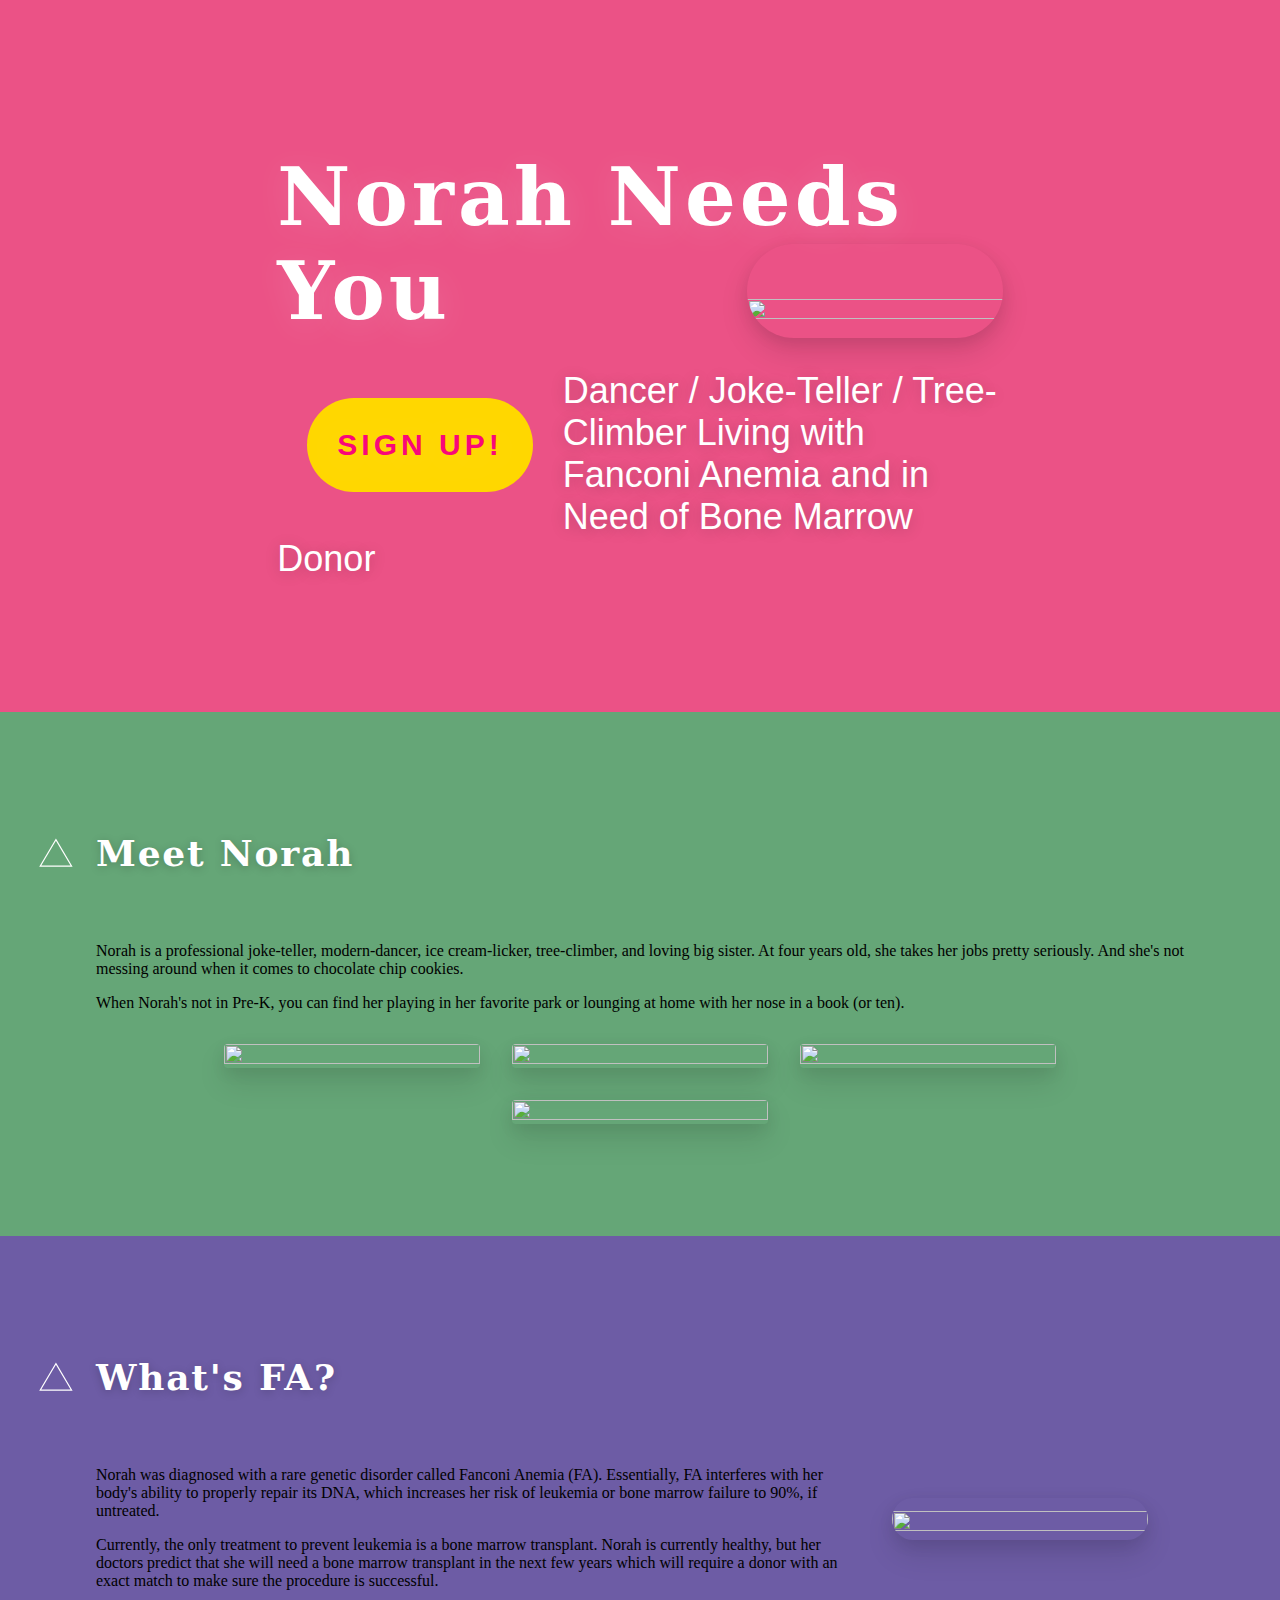
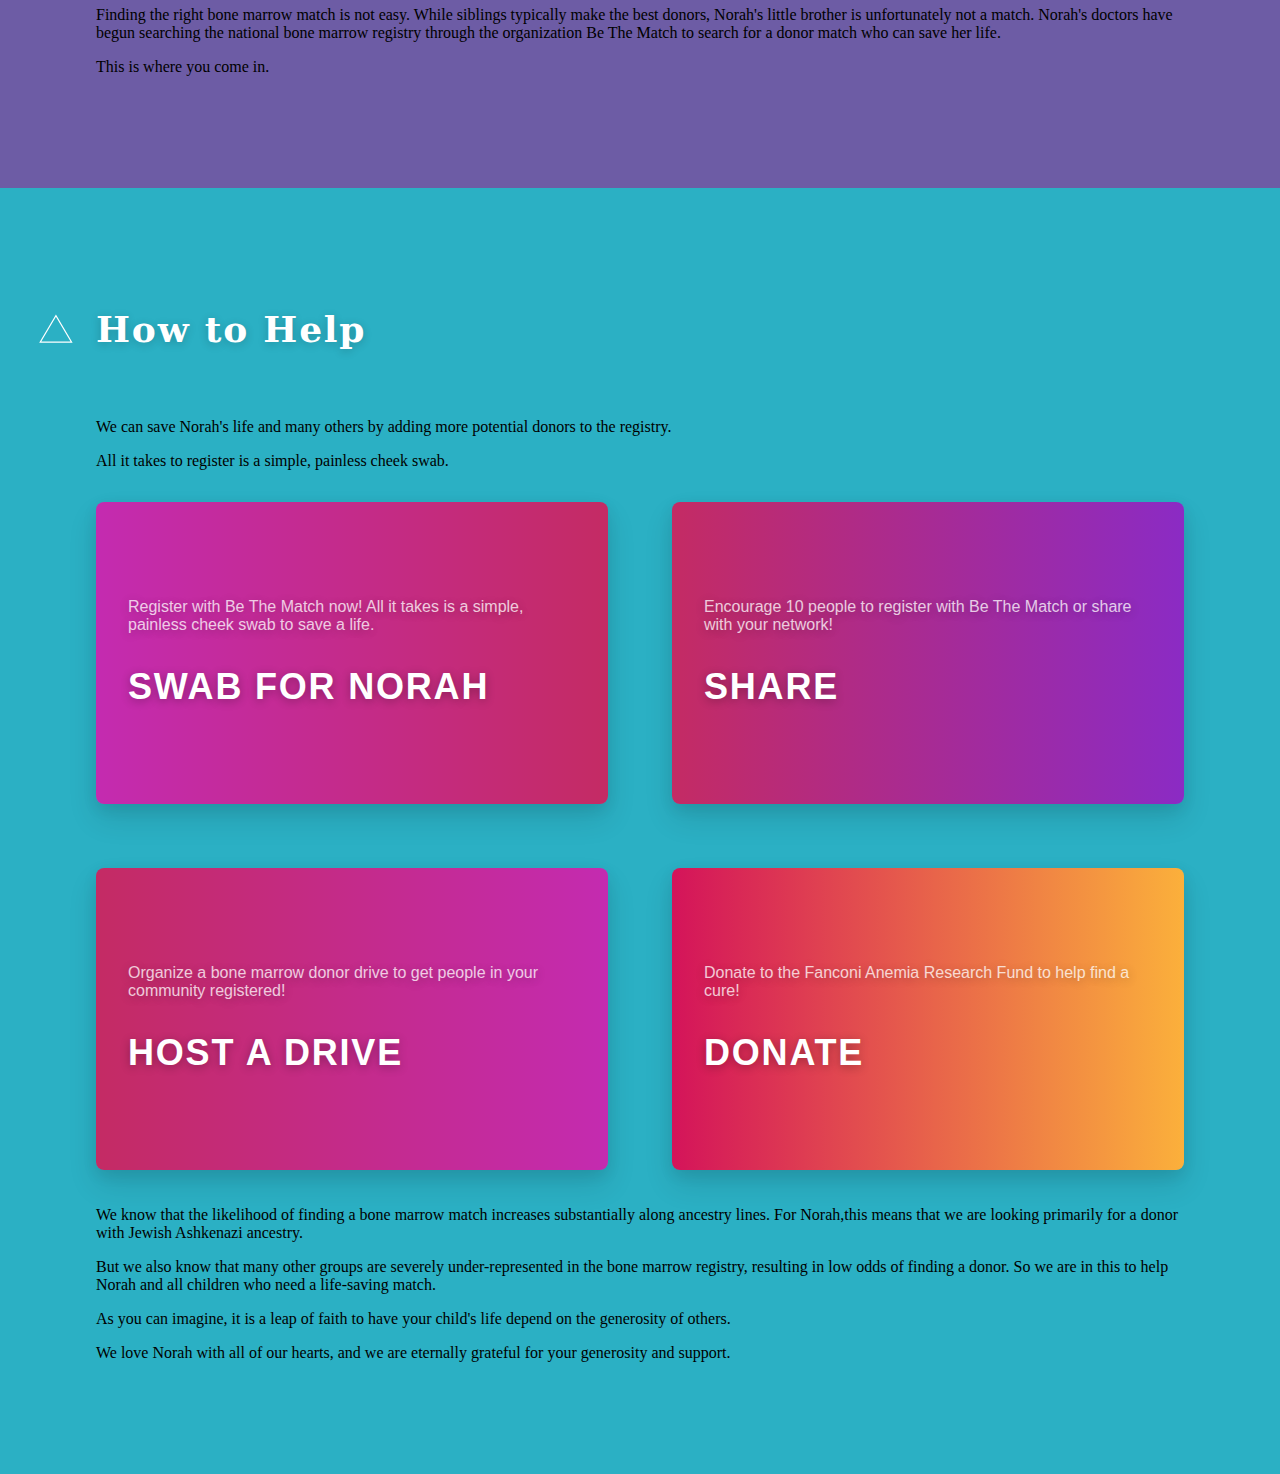
==== index.html @ 5c875a4e "Updates" ====
<!DOCTYPE html><html lang="en"><head><meta charSet="utf-8"/><meta http-equiv="x-ua-compatible" content="ie=edge"/><meta name="viewport" content="width=device-width, initial-scale=1, shrink-to-fit=no"/><style data-href="/norah/4.eff0e741fadf1e571a67.css">@font-face{font-family:Cantata One;font-style:normal;font-display:swap;font-weight:400;src:local("Cantata One Regular "),local("Cantata One-Regular"),url(/norah/static/cantata-one-latin-400-3d4317ccfbba4492e1dd13f09f1aed32.woff2) format("woff2"),url(/norah/static/cantata-one-latin-400-d7e999d866b0312ddfa50e8e0cda18da.woff) format("woff")}@font-face{font-family:Open Sans;font-style:normal;font-display:swap;font-weight:300;src:local("Open Sans Light "),local("Open Sans-Light"),url(/norah/static/open-sans-latin-300-60c866748ff15f5b347fdba64596b1b1.woff2) format("woff2"),url(/norah/static/open-sans-latin-300-521d17bc9f3526c690e8ada6eee55bec.woff) format("woff")}@font-face{font-family:Open Sans;font-style:italic;font-display:swap;font-weight:300;src:local("Open Sans Light italic"),local("Open Sans-Lightitalic"),url(/norah/static/open-sans-latin-300italic-06bbd3188b34820cd83a0e0b3d0a6f57.woff2) format("woff2"),url(/norah/static/open-sans-latin-300italic-8a648ff38ded89ea15916e84529d62d3.woff) format("woff")}@font-face{font-family:Open Sans;font-style:normal;font-display:swap;font-weight:400;src:local("Open Sans Regular "),local("Open Sans-Regular"),url(/norah/static/open-sans-latin-400-cffb686d7d2f4682df8342bd4d276e09.woff2) format("woff2"),url(/norah/static/open-sans-latin-400-bf2d0783515b7d75c35bde69e01b3135.woff) format("woff")}@font-face{font-family:Open Sans;font-style:italic;font-display:swap;font-weight:400;src:local("Open Sans Regular italic"),local("Open Sans-Regularitalic"),url(/norah/static/open-sans-latin-400italic-987032ea5d57c93d8da215678eae3b86.woff2) format("woff2"),url(/norah/static/open-sans-latin-400italic-db70d0b9cb27ada1a260a2b35e756b8b.woff) format("woff")}@font-face{font-family:Open Sans;font-style:normal;font-display:swap;font-weight:600;src:local("Open Sans SemiBold "),local("Open Sans-SemiBold"),url(/norah/static/open-sans-latin-600-223a277bd88d8a90c8cdf24cda0ad5f5.woff2) format("woff2"),url(/norah/static/open-sans-latin-600-1cd5320f8937d337b61d5117cf9d7b28.woff) format("woff")}@font-face{font-family:Open Sans;font-style:italic;font-display:swap;font-weight:600;src:local("Open Sans SemiBold italic"),local("Open Sans-SemiBolditalic"),url(/norah/static/open-sans-latin-600italic-4950a7205f0b5cefe41fc03ac346e236.woff2) format("woff2"),url(/norah/static/open-sans-latin-600italic-318ea1ada4102c0704a0637228dcad03.woff) format("woff")}@font-face{font-family:Open Sans;font-style:normal;font-display:swap;font-weight:700;src:local("Open Sans Bold "),local("Open Sans-Bold"),url(/norah/static/open-sans-latin-700-d08c09f2f169f4a6edbcf8b8d1636cb4.woff2) format("woff2"),url(/norah/static/open-sans-latin-700-623e3205570002af47fc2b88f9335d19.woff) format("woff")}@font-face{font-family:Open Sans;font-style:italic;font-display:swap;font-weight:700;src:local("Open Sans Bold italic"),local("Open Sans-Bolditalic"),url(/norah/static/open-sans-latin-700italic-c02f5da6e82e1efe0b45841bfd49ce37.woff2) format("woff2"),url(/norah/static/open-sans-latin-700italic-72e19cbb0e38c6773a7751156752cec4.woff) format("woff")}@font-face{font-family:Open Sans;font-style:normal;font-display:swap;font-weight:800;src:local("Open Sans ExtraBold "),local("Open Sans-ExtraBold"),url(/norah/static/open-sans-latin-800-aaeffaf205b9bbb09920089a14dbe9e8.woff2) format("woff2"),url(/norah/static/open-sans-latin-800-c6aa0c4a601fb6ac66f8253fa594dff5.woff) format("woff")}@font-face{font-family:Open Sans;font-style:italic;font-display:swap;font-weight:800;src:local("Open Sans ExtraBold italic"),local("Open Sans-ExtraBolditalic"),url(/norah/static/open-sans-latin-800italic-6b3973ffe02bb6a8be0f8453506ec032.woff2) format("woff2"),url(/norah/static/open-sans-latin-800italic-79b58175343190550489efe46a7f1138.woff) format("woff")}</style><meta name="generator" content="Gatsby 2.0.23"/><script>window.__EMOTION_CRITICAL_CSS_IDS__ = ["1q8eu9e","1n834d8","1dl5bc9","1dlpzfo","1e59zdu","jb6w45","184elcm","vnhaw4","238bpz","1jrdq6z","1vk8zg4","1pjw155","1ao4t4o","1sks80l","1xsv2xx","1hyx3op","1slob96","f0435l","5970sp","16mmccc","1s3u1xx","wuarsk"];</script><style>@-webkit-keyframes animation-1q8eu9e{from{-webkit-transform:rotate(0deg);-ms-transform:rotate(0deg);transform:rotate(0deg);}to{-webkit-transform:rotate(360deg);-ms-transform:rotate(360deg);transform:rotate(360deg);}}@keyframes animation-1q8eu9e{from{-webkit-transform:rotate(0deg);-ms-transform:rotate(0deg);transform:rotate(0deg);}to{-webkit-transform:rotate(360deg);-ms-transform:rotate(360deg);transform:rotate(360deg);}}@-webkit-keyframes animation-1n834d8{0%{d:path("M 0 100 Q 250 50 400 200 Q 550 350 800 300 L 800 0 L 0 0 L 0 100 Z");}50%{d:path("M 0 100 Q 200 150 400 200 Q 600 250 800 300 L 800 0 L 0 0 L 0 100 Z");}100%{d:path("M 0 100 Q 150 350 400 200 Q 650 50 800 300 L 800 0 L 0 0 L 0 100 Z");}}@keyframes animation-1n834d8{0%{d:path("M 0 100 Q 250 50 400 200 Q 550 350 800 300 L 800 0 L 0 0 L 0 100 Z");}50%{d:path("M 0 100 Q 200 150 400 200 Q 600 250 800 300 L 800 0 L 0 0 L 0 100 Z");}100%{d:path("M 0 100 Q 150 350 400 200 Q 650 50 800 300 L 800 0 L 0 0 L 0 100 Z");}}@-webkit-keyframes animation-1dl5bc9{from{-webkit-transform:translateY(0);-ms-transform:translateY(0);transform:translateY(0);}to{-webkit-transform:translateY(30px);-ms-transform:translateY(30px);transform:translateY(30px);}}@keyframes animation-1dl5bc9{from{-webkit-transform:translateY(0);-ms-transform:translateY(0);transform:translateY(0);}to{-webkit-transform:translateY(30px);-ms-transform:translateY(30px);transform:translateY(30px);}}@-webkit-keyframes animation-1dlpzfo{from{-webkit-transform:translateY(0);-ms-transform:translateY(0);transform:translateY(0);}to{-webkit-transform:translateY(200px);-ms-transform:translateY(200px);transform:translateY(200px);}}@keyframes animation-1dlpzfo{from{-webkit-transform:translateY(0);-ms-transform:translateY(0);transform:translateY(0);}to{-webkit-transform:translateY(200px);-ms-transform:translateY(200px);transform:translateY(200px);}}*,*:before,*:after{box-sizing:inherit;}html{text-rendering:optimizeLegibility;overflow-x:hidden;box-sizing:border-box;-ms-overflow-style:scrollbar;-webkit-tap-highlight-color:rgba(0,0,0,0);background-color:#EB5286;-webkit-font-smoothing:antialiased;-moz-osx-font-smoothing:grayscale;}html,body{width:100%;height:100%;margin:0;padding:0;}.css-jb6w45{padding:1.5rem;-webkit-box-pack:center;-webkit-justify-content:center;-ms-flex-pack:center;justify-content:center;-webkit-align-items:center;-webkit-box-align:center;-ms-flex-align:center;align-items:center;display:-webkit-box;display:-webkit-flex;display:-ms-flexbox;display:flex;z-index:50;}@media (min-width:600px){.css-jb6w45{padding:3rem;}}@media (min-width:900px){.css-jb6w45{padding:6rem;}}.css-184elcm{width:100%;}@media (min-width:1200px){.css-184elcm{width:66.66667%;}}.css-vnhaw4{font-size:3rem;font-family:"Cantata One",Constantia,Lucida Bright,Lucidabright,Lucida Serif,Lucida,DejaVu Serif,Bitstream Vera Serif,Liberation Serif,Georgia,serif;color:#fff;margin-bottom:1.5rem;-webkit-letter-spacing:.05em;-moz-letter-spacing:.05em;-ms-letter-spacing:.05em;letter-spacing:.05em;text-shadow:0 5px 35px rgba(255,255,255,0.15);}@media (min-width:900px){.css-vnhaw4{font-size:5rem;}}.css-238bpz{border-radius:9999px;width:16rem;box-shadow:0 15px 30px 0 rgba(0,0,0,.11),0 5px 15px 0 rgba(0,0,0,.08);height:100%;}@media (min-width:1200px){}.css-1jrdq6z{font-weight:800;font-family:"Open Sans",-apple-system,BlinkMacSystemFont,Segoe UI,Roboto,Oxygen,Ubuntu,Cantarell,Fira Sans,Droid Sans,Helvetica Neue,sans-serif;font-size:1.25rem;}@media (min-width:600px){.css-1jrdq6z{font-size:1.5rem;}}@media (min-width:900px){.css-1jrdq6z{font-size:1.875rem;}}.css-1jrdq6z a{-webkit-text-decoration:none;text-decoration:none;text-transform:uppercase;background-color:gold;color:#f9077a;float:left;border-radius:70px;margin:1em;padding:1em;}.css-1vk8zg4{font-size:1.5rem;font-family:"Open Sans",-apple-system,BlinkMacSystemFont,Segoe UI,Roboto,Oxygen,Ubuntu,Cantarell,Fira Sans,Droid Sans,Helvetica Neue,sans-serif;color:#fff;margin-top:2rem;text-shadow:0 2px 15px rgba(0,0,0,0.2);}@media (min-width:900px){.css-1vk8zg4{font-size:2.25rem;}}@media (min-width:1600px){.css-1vk8zg4{width:75%;}}.css-1pjw155{position:relative;height:100%;}.css-1pjw155 svg{width:100%;height:40vh;}.css-1ao4t4o{width:100%;text-align:center;}@media (min-width:1600px){.css-1ao4t4o{width:66.66667%;}}@media (min-width:900px){.css-1ao4t4o{text-align:left;}}.css-1sks80l{font-size:2.25rem;font-family:"Cantata One",Constantia,Lucida Bright,Lucidabright,Lucida Serif,Lucida,DejaVu Serif,Bitstream Vera Serif,Liberation Serif,Georgia,serif;color:#fff;margin-bottom:2rem;-webkit-letter-spacing:.05em;-moz-letter-spacing:.05em;-ms-letter-spacing:.05em;letter-spacing:.05em;position:relative;display:inline-block;text-shadow:0 2px 10px rgba(0,0,0,0.2);}@media (min-width:900px){.css-1sks80l{font-size:2.25rem;}}.css-1sks80l:before{content:'';width:40px;height:40px;background:url([data-uri]);position:absolute;background-size:40px;-webkit-animation:animation-1q8eu9e 4s linear infinite;animation:animation-1q8eu9e 4s linear infinite;left:-60px;top:5px;}.css-1xsv2xx{border-radius:.25rem;width:16rem;box-shadow:0 15px 30px 0 rgba(0,0,0,.11),0 5px 15px 0 rgba(0,0,0,.08);height:100%;margin:1em;}@media (min-width:1200px){}.css-1hyx3op{display:-webkit-box;display:-webkit-flex;display:-ms-flexbox;display:flex;-webkit-flex-wrap:wrap;-ms-flex-wrap:wrap;flex-wrap:wrap;-webkit-box-pack:justify;-webkit-justify-content:space-between;-ms-flex-pack:justify;justify-content:space-between;margin-top:2rem;display:grid;grid-gap:4rem;grid-template-columns:repeat(2,1fr);}@media (max-width:1200px){.css-1hyx3op{grid-gap:3rem;}}@media (max-width:900px){.css-1hyx3op{grid-template-columns:1fr;grid-gap:2rem;}}.css-1slob96{width:100%;box-shadow:0 15px 30px 0 rgba(0,0,0,.11),0 5px 15px 0 rgba(0,0,0,.08);position:relative;-webkit-text-decoration:none;text-decoration:none;border-radius:.5rem;padding-left:2rem;padding-right:2rem;padding-top:2rem;padding-bottom:2rem;color:#fff;background:linear-gradient(to right,#C42BB0 0%,#C42B64 100%);-webkit-transition:-webkit-transform 0.4s cubic-bezier(0.175,0.885,0.32,1.275);-webkit-transition:transform 0.4s cubic-bezier(0.175,0.885,0.32,1.275);transition:transform 0.4s cubic-bezier(0.175,0.885,0.32,1.275);}@media (min-width:600px){.css-1slob96{padding-top:6rem;padding-bottom:6rem;}}.css-1slob96:hover{-webkit-transform:translateY(-5px);-ms-transform:translateY(-5px);transform:translateY(-5px);}.css-f0435l{opacity:.75;font-family:"Open Sans",-apple-system,BlinkMacSystemFont,Segoe UI,Roboto,Oxygen,Ubuntu,Cantarell,Fira Sans,Droid Sans,Helvetica Neue,sans-serif;text-shadow:0 2px 10px rgba(0,0,0,0.3);}@media (min-width:600px){.css-f0435l{font-size:1rem;}}.css-5970sp{color:#fff;font-weight:800;text-transform:uppercase;font-size:1.5rem;-webkit-letter-spacing:.05em;-moz-letter-spacing:.05em;-ms-letter-spacing:.05em;letter-spacing:.05em;font-family:"Open Sans",-apple-system,BlinkMacSystemFont,Segoe UI,Roboto,Oxygen,Ubuntu,Cantarell,Fira Sans,Droid Sans,Helvetica Neue,sans-serif;padding-top:2rem;text-shadow:0 2px 10px rgba(0,0,0,0.3);}@media (min-width:600px){.css-5970sp{font-size:1.875rem;}}@media (min-width:1200px){.css-5970sp{font-size:2.25rem;}}.css-16mmccc{width:100%;box-shadow:0 15px 30px 0 rgba(0,0,0,.11),0 5px 15px 0 rgba(0,0,0,.08);position:relative;-webkit-text-decoration:none;text-decoration:none;border-radius:.5rem;padding-left:2rem;padding-right:2rem;padding-top:2rem;padding-bottom:2rem;color:#fff;background:linear-gradient(to right,#C42B64 0%,#8B2BC4 100%);-webkit-transition:-webkit-transform 0.4s cubic-bezier(0.175,0.885,0.32,1.275);-webkit-transition:transform 0.4s cubic-bezier(0.175,0.885,0.32,1.275);transition:transform 0.4s cubic-bezier(0.175,0.885,0.32,1.275);}@media (min-width:600px){.css-16mmccc{padding-top:6rem;padding-bottom:6rem;}}.css-16mmccc:hover{-webkit-transform:translateY(-5px);-ms-transform:translateY(-5px);transform:translateY(-5px);}.css-1s3u1xx{width:100%;box-shadow:0 15px 30px 0 rgba(0,0,0,.11),0 5px 15px 0 rgba(0,0,0,.08);position:relative;-webkit-text-decoration:none;text-decoration:none;border-radius:.5rem;padding-left:2rem;padding-right:2rem;padding-top:2rem;padding-bottom:2rem;color:#fff;background:linear-gradient(to right,#C42B64 0%,#C42BB0 100%);-webkit-transition:-webkit-transform 0.4s cubic-bezier(0.175,0.885,0.32,1.275);-webkit-transition:transform 0.4s cubic-bezier(0.175,0.885,0.32,1.275);transition:transform 0.4s cubic-bezier(0.175,0.885,0.32,1.275);}@media (min-width:600px){.css-1s3u1xx{padding-top:6rem;padding-bottom:6rem;}}.css-1s3u1xx:hover{-webkit-transform:translateY(-5px);-ms-transform:translateY(-5px);transform:translateY(-5px);}.css-wuarsk{width:100%;box-shadow:0 15px 30px 0 rgba(0,0,0,.11),0 5px 15px 0 rgba(0,0,0,.08);position:relative;-webkit-text-decoration:none;text-decoration:none;border-radius:.5rem;padding-left:2rem;padding-right:2rem;padding-top:2rem;padding-bottom:2rem;color:#fff;background:linear-gradient(to right,#D4145A 0%,#FBB03B 100%);-webkit-transition:-webkit-transform 0.4s cubic-bezier(0.175,0.885,0.32,1.275);-webkit-transition:transform 0.4s cubic-bezier(0.175,0.885,0.32,1.275);transition:transform 0.4s cubic-bezier(0.175,0.885,0.32,1.275);}@media (min-width:600px){.css-wuarsk{padding-top:6rem;padding-bottom:6rem;}}.css-wuarsk:hover{-webkit-transform:translateY(-5px);-ms-transform:translateY(-5px);transform:translateY(-5px);}</style><title data-react-helmet="true">Norah Needs You</title><link data-react-helmet="true" rel="apple-touch-icon" href="/favicons/apple-touch-icon.png"/><link data-react-helmet="true" rel="icon" type="image/png" sizes="32x32" href="/favicons/favicon-32x32.png"/><link data-react-helmet="true" rel="icon" type="image/png" sizes="16x16" href="/favicons/favicon-16x16.png"/><link data-react-helmet="true" rel="shortcut icon" href="/favicons/favicon.ico"/><meta data-react-helmet="true" name="msapplication-TileColor" content="#a0d8f1"/><meta data-react-helmet="true" name="msapplication-config" content="browserconfig.xml"/><meta data-react-helmet="true" name="description" content="Help Norah and others at risk of leukemia"/><meta data-react-helmet="true" name="image" content="https://portfolio-cara.netlify.com/norahundefined"/><meta data-react-helmet="true" property="og:locale" content="en_US"/><meta data-react-helmet="true" property="og:site_name"/><meta data-react-helmet="true" property="og:title" content="Norah Needs You"/><meta data-react-helmet="true" property="og:description" content="Help Norah and others at risk of leukemia"/><meta data-react-helmet="true" property="og:image" content="https://portfolio-cara.netlify.com/norahundefined"/><meta data-react-helmet="true" property="fb:app_id" content=""/><meta data-react-helmet="true" name="twitter:card" content="summary_large_image"/><meta data-react-helmet="true" name="twitter:creator" content=""/><meta data-react-helmet="true" name="twitter:title" content="Norah Needs You"/><meta data-react-helmet="true" name="twitter:description" content="Help Norah and others at risk of leukemia"/><meta data-react-helmet="true" name="twitter:image" content="https://portfolio-cara.netlify.com/norahundefined"/><script data-react-helmet="true" type="application/ld+json">[{"@context":"http://schema.org","@type":"WebSite","url":"https://portfolio-cara.netlify.com/norah","name":"Norah Needs You","alternateName":"Norah"}]</script><link rel="manifest" href="/norah/manifest.webmanifest"/><meta name="theme-color" content="#e07628"/><link as="script" rel="preload" href="/norah/4-ddc3937f24ab1964af1f.js"/><link as="script" rel="preload" href="/norah/component---src-pages-index-jsx-7c8c887d857d4e640116.js"/><link as="script" rel="preload" href="/norah/app-5ce4fbcf56c598882075.js"/><link as="script" rel="preload" href="/norah/webpack-runtime-1e5cdbbe98f0cbc30bb1.js"/><link rel="preload" href="/norah/static/d/173/path---index-6a9-NZuapzHg3X9TaN1iIixfv1W23E.json" as="fetch" crossOrigin="use-credentials"/></head><body><div id="___gatsby"><div style="outline:none" tabindex="-1" role="group"><div class="css-jb6w45 e1jmbv3i0"><div class="css-184elcm e1jmbv3i1"><h1 class="css-vnhaw4 e1jmbv3i3">Norah Needs You<img style="float:right" src="/norah/static/norah_heart-efe8dc63ac702a3140a857d2572b0dc9.jpg" class="css-238bpz e1jmbv3i11"/><p class="css-1jrdq6z e1jmbv3i15"><a href="https://bethematch.org/swabfornorah/">Sign Up!</a></p></h1><p class="css-1vk8zg4 e1jmbv3i5">Dancer / Joke-Teller / Tree-Climber Living with Fanconi Anemia and in Need of Bone Marrow Donor</p></div></div><div class="css-1pjw155 e1jmbv3i8"></div><div style="background-color:#65A677" class="css-jb6w45 e1jmbv3i0"><div class="css-1ao4t4o e1jmbv3i2"><h1 class="css-1sks80l e1jmbv3i4">Meet Norah</h1><div></div><p class="css-1vk8zg4 e1jmbv3i5"><p>Norah is a professional joke-teller, modern-dancer, ice cream-licker, tree-climber, and loving big sister. At four years old, she takes her jobs pretty seriously. And she&#x27;s not messing around when it comes to chocolate chip cookies.</p><p>When Norah&#x27;s not in Pre-K, you can find her playing in her favorite park or lounging at home with her nose in a book (or ten).</p></p><div style="display:flex;flex-wrap:wrap;justify-content:center;align-items:center"><img src="/norah/static/ballet-d20630a6585dc8d4f3c008b78a831fdd.jpg" class="css-1xsv2xx e1jmbv3i12"/><img src="/norah/static/sky-af44c1760d69f9921bb3e08a9a7a5fb0.jpg" class="css-1xsv2xx e1jmbv3i12"/><img src="/norah/static/biopsy-18350eb55589b3fcfe71683cd3da40aa.jpg" class="css-1xsv2xx e1jmbv3i12"/><img src="/norah/static/twinsies-a80f791af374f9f38f958b8a2b88bc56.jpg" class="css-1xsv2xx e1jmbv3i12"/></div></div></div><div style="background-color:#6D5CA5" class="css-jb6w45 e1jmbv3i0"><div class="css-1ao4t4o e1jmbv3i2"><h1 class="css-1sks80l e1jmbv3i4">What&#x27;s FA?</h1><p class="css-1vk8zg4 e1jmbv3i5"><img style="float:right;margin:1em" src="/norah/static/tree-cafbe9c2ea8e6dd0e7e2c84e0f4bfd76.jpg" class="css-238bpz e1jmbv3i11"/><p>Norah was diagnosed with a rare genetic disorder called Fanconi Anemia (FA). Essentially, FA interferes with her body&#x27;s ability to properly repair its DNA, which increases her risk of leukemia or bone marrow failure to 90%, if untreated.</p><p>Currently, the only treatment to prevent leukemia is a bone marrow transplant. Norah is currently healthy, but her doctors predict that she will need a bone marrow transplant in the next few years which will require a donor with an exact match to make sure the procedure is successful.</p><p>Finding the right bone marrow match is not easy. While siblings typically make the best donors, Norah&#x27;s little brother is unfortunately not a match. Norah&#x27;s doctors have begun searching the national bone marrow registry through the organization Be The Match to search for a donor match who can save her life.</p><p>This is where you come in.</p></p></div></div><div style="background-color:#2BB0C4" class="css-jb6w45 e1jmbv3i0"><div class="css-1ao4t4o e1jmbv3i2"><h1 class="css-1sks80l e1jmbv3i4">How to Help</h1><p class="css-1vk8zg4 e1jmbv3i5"><p>We can save Norah&#x27;s life and many others by adding more potential donors to the registry.</p><p>All it takes to register is a simple, painless cheek swab.</p></p><div class="css-1hyx3op e1jmbv3i6"><a href="https://bethematch.org/swabfornorah/" target="_blank" rel="noopener noreferrer" class="css-1slob96 e1383vsv0"><div class="css-f0435l e1383vsv1">Register with Be The Match now! All it takes is a simple, painless cheek swab to save a life.</div><div class="css-5970sp e1383vsv2">Swab for Norah</div></a><a href="https://bethematch.org/swabfornorah/" target="_blank" rel="noopener noreferrer" class="css-16mmccc e1383vsv0"><div class="css-f0435l e1383vsv1">Encourage 10 people to register with Be The Match or share with your network!</div><div class="css-5970sp e1383vsv2">Share</div></a><a href="https://www.behance.net/gallery/58937147/Freiheit" target="_blank" rel="noopener noreferrer" class="css-1s3u1xx e1383vsv0"><div class="css-f0435l e1383vsv1">Organize a bone marrow donor drive to get people in your community registered!</div><div class="css-5970sp e1383vsv2">Host a Drive</div></a><a href="https://fundraise.fanconi.org/give/160689/#!/donation/checkout" target="_blank" rel="noopener noreferrer" class="css-wuarsk e1383vsv0"><div class="css-f0435l e1383vsv1">Donate to the Fanconi Anemia Research Fund to help find a cure!</div><div class="css-5970sp e1383vsv2">Donate</div></a></div><p class="css-1vk8zg4 e1jmbv3i5"><p>We know that the likelihood of finding a bone marrow match increases substantially along ancestry lines. For Norah,this means that we are looking primarily for a donor with Jewish Ashkenazi ancestry.</p><p>But we also know that many other groups are severely under-represented in the bone marrow registry, resulting in low odds of finding a donor. So we are in this to help Norah and all children who need a life-saving match.</p><p>As you can imagine, it is a leap of faith to have your child&#x27;s life depend on the generosity of others.</p><p>We love Norah with all of our hearts, and we are eternally grateful for your generosity and support.</p></p></div></div></div></div><script id="gatsby-script-loader">/*<![CDATA[*/window.page={"componentChunkName":"component---src-pages-index-jsx","jsonName":"index","path":"/"};window.dataPath="173/path---index-6a9-NZuapzHg3X9TaN1iIixfv1W23E";/*]]>*/</script><script id="gatsby-chunk-mapping">/*<![CDATA[*/window.___chunkMapping={"app":["/app-5ce4fbcf56c598882075.js"],"component---node-modules-gatsby-plugin-offline-app-shell-js":["/component---node-modules-gatsby-plugin-offline-app-shell-js-551484c3b5515e724014.js"],"component---src-pages-index-jsx":["/component---src-pages-index-jsx-7c8c887d857d4e640116.js"]};/*]]>*/</script><script src="/norah/webpack-runtime-1e5cdbbe98f0cbc30bb1.js" async=""></script><script src="/norah/app-5ce4fbcf56c598882075.js" async=""></script><script src="/norah/component---src-pages-index-jsx-7c8c887d857d4e640116.js" async=""></script><script src="/norah/4-ddc3937f24ab1964af1f.js" async=""></script></body></html>
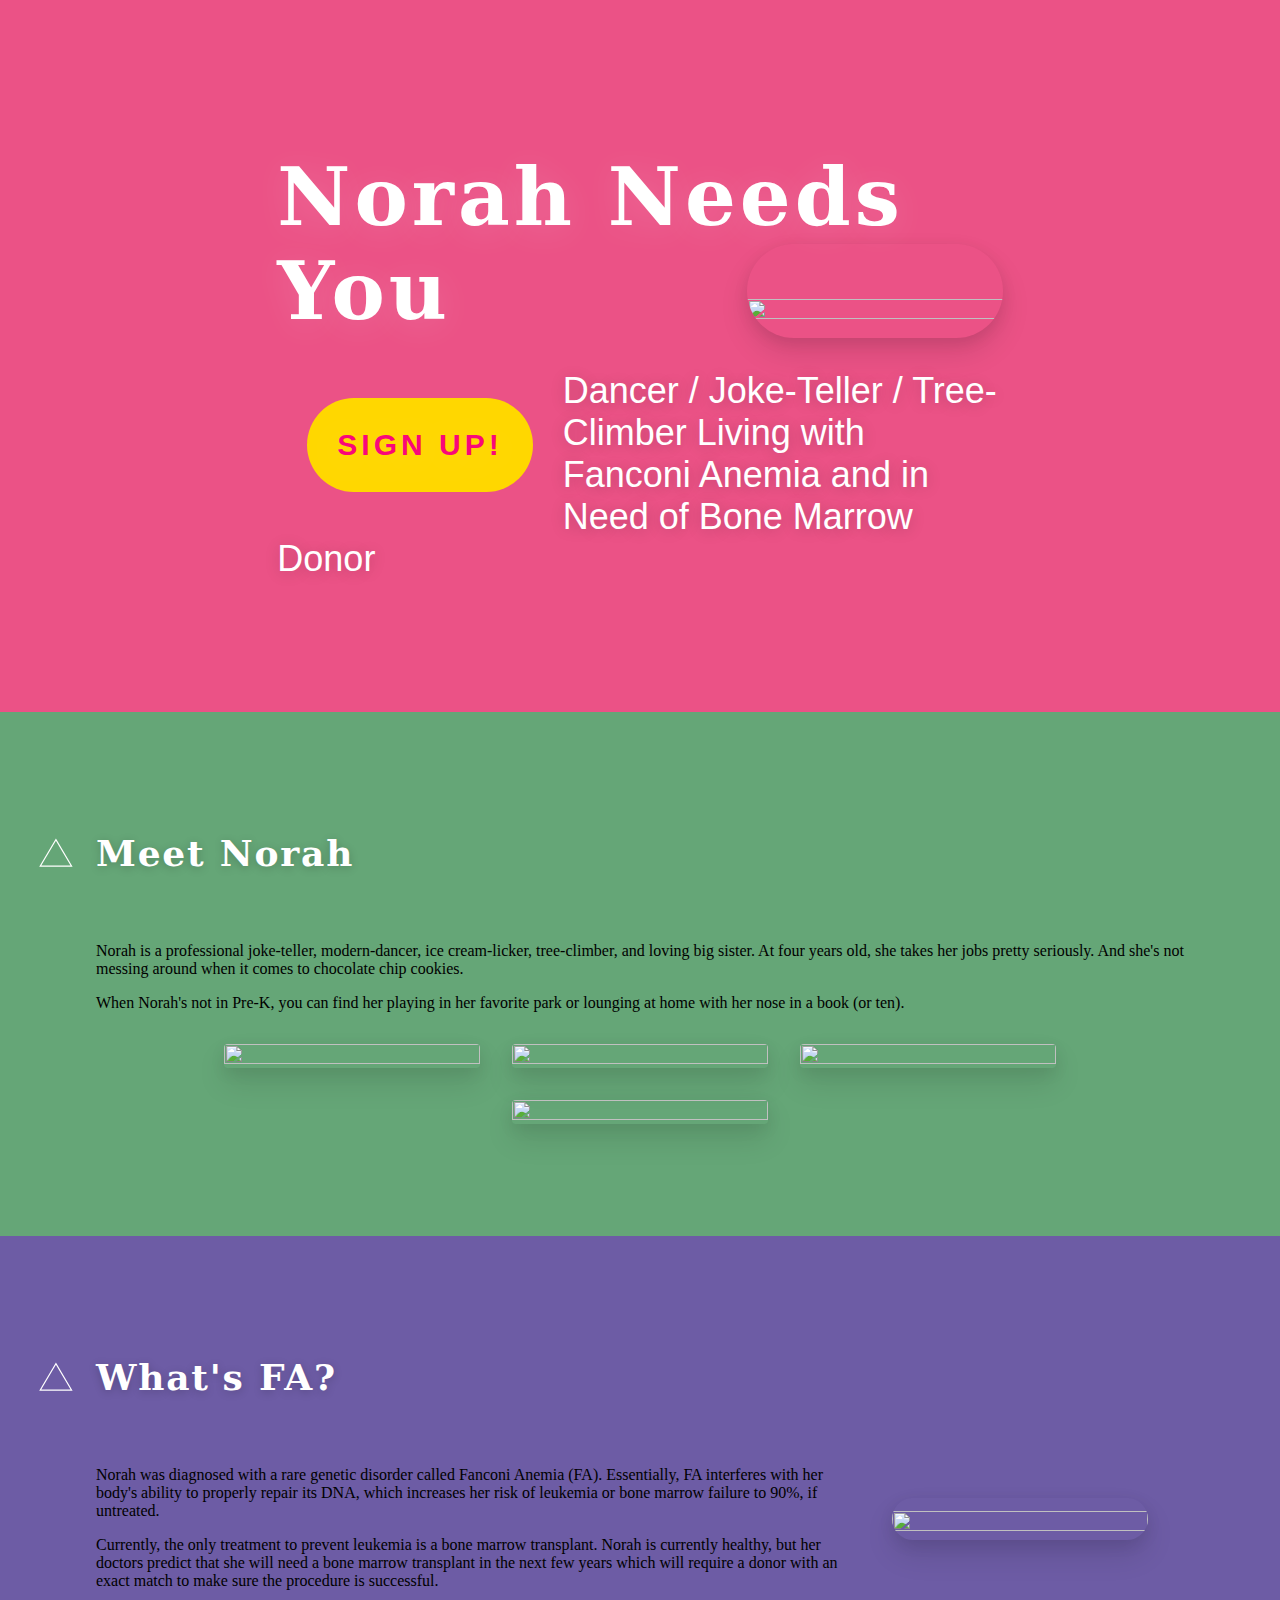
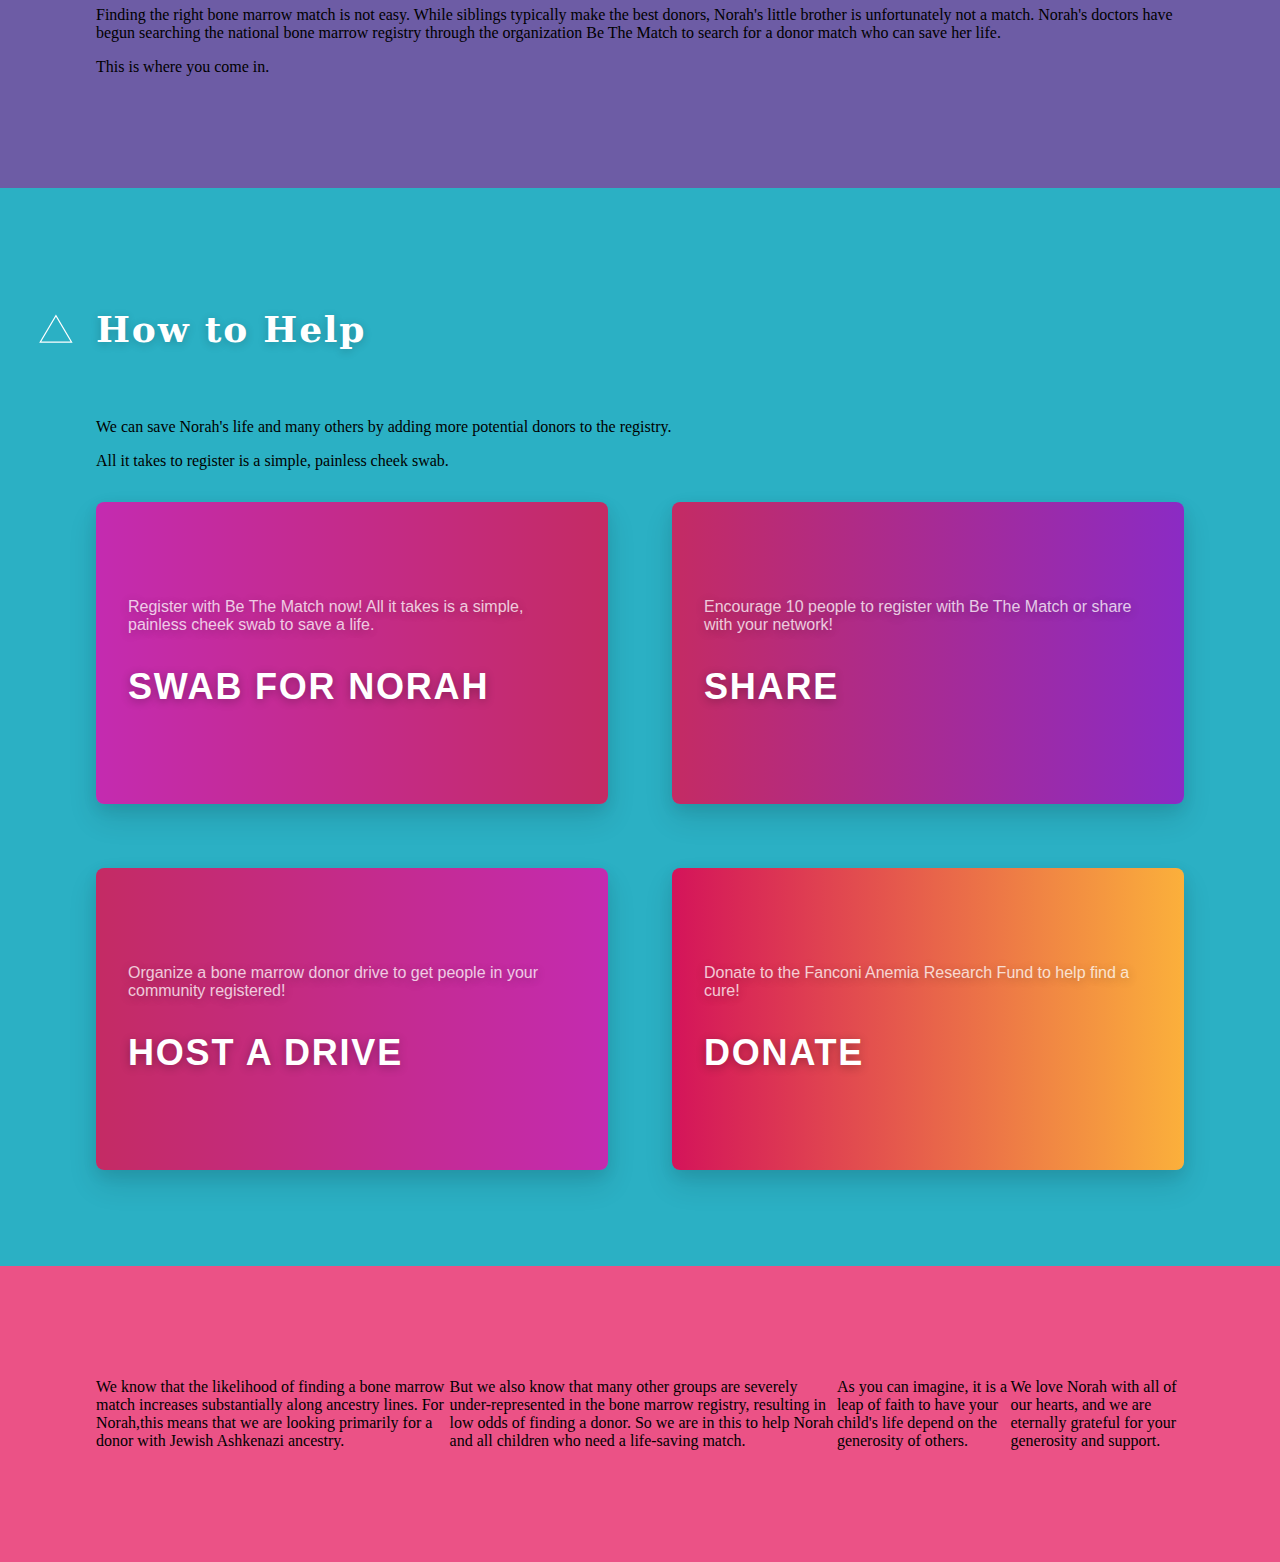
==== commit 4aef6943: "Updates" ====
--- a/index.html
+++ b/index.html
@@ -1 +1 @@
-<!DOCTYPE html><html lang="en"><head><meta charSet="utf-8"/><meta http-equiv="x-ua-compatible" content="ie=edge"/><meta name="viewport" content="width=device-width, initial-scale=1, shrink-to-fit=no"/><style data-href="/norah/4.eff0e741fadf1e571a67.css">@font-face{font-family:Cantata One;font-style:normal;font-display:swap;font-weight:400;src:local("Cantata One Regular "),local("Cantata One-Regular"),url(/norah/static/cantata-one-latin-400-3d4317ccfbba4492e1dd13f09f1aed32.woff2) format("woff2"),url(/norah/static/cantata-one-latin-400-d7e999d866b0312ddfa50e8e0cda18da.woff) format("woff")}@font-face{font-family:Open Sans;font-style:normal;font-display:swap;font-weight:300;src:local("Open Sans Light "),local("Open Sans-Light"),url(/norah/static/open-sans-latin-300-60c866748ff15f5b347fdba64596b1b1.woff2) format("woff2"),url(/norah/static/open-sans-latin-300-521d17bc9f3526c690e8ada6eee55bec.woff) format("woff")}@font-face{font-family:Open Sans;font-style:italic;font-display:swap;font-weight:300;src:local("Open Sans Light italic"),local("Open Sans-Lightitalic"),url(/norah/static/open-sans-latin-300italic-06bbd3188b34820cd83a0e0b3d0a6f57.woff2) format("woff2"),url(/norah/static/open-sans-latin-300italic-8a648ff38ded89ea15916e84529d62d3.woff) format("woff")}@font-face{font-family:Open Sans;font-style:normal;font-display:swap;font-weight:400;src:local("Open Sans Regular "),local("Open Sans-Regular"),url(/norah/static/open-sans-latin-400-cffb686d7d2f4682df8342bd4d276e09.woff2) format("woff2"),url(/norah/static/open-sans-latin-400-bf2d0783515b7d75c35bde69e01b3135.woff) format("woff")}@font-face{font-family:Open Sans;font-style:italic;font-display:swap;font-weight:400;src:local("Open Sans Regular italic"),local("Open Sans-Regularitalic"),url(/norah/static/open-sans-latin-400italic-987032ea5d57c93d8da215678eae3b86.woff2) format("woff2"),url(/norah/static/open-sans-latin-400italic-db70d0b9cb27ada1a260a2b35e756b8b.woff) format("woff")}@font-face{font-family:Open Sans;font-style:normal;font-display:swap;font-weight:600;src:local("Open Sans SemiBold "),local("Open Sans-SemiBold"),url(/norah/static/open-sans-latin-600-223a277bd88d8a90c8cdf24cda0ad5f5.woff2) format("woff2"),url(/norah/static/open-sans-latin-600-1cd5320f8937d337b61d5117cf9d7b28.woff) format("woff")}@font-face{font-family:Open Sans;font-style:italic;font-display:swap;font-weight:600;src:local("Open Sans SemiBold italic"),local("Open Sans-SemiBolditalic"),url(/norah/static/open-sans-latin-600italic-4950a7205f0b5cefe41fc03ac346e236.woff2) format("woff2"),url(/norah/static/open-sans-latin-600italic-318ea1ada4102c0704a0637228dcad03.woff) format("woff")}@font-face{font-family:Open Sans;font-style:normal;font-display:swap;font-weight:700;src:local("Open Sans Bold "),local("Open Sans-Bold"),url(/norah/static/open-sans-latin-700-d08c09f2f169f4a6edbcf8b8d1636cb4.woff2) format("woff2"),url(/norah/static/open-sans-latin-700-623e3205570002af47fc2b88f9335d19.woff) format("woff")}@font-face{font-family:Open Sans;font-style:italic;font-display:swap;font-weight:700;src:local("Open Sans Bold italic"),local("Open Sans-Bolditalic"),url(/norah/static/open-sans-latin-700italic-c02f5da6e82e1efe0b45841bfd49ce37.woff2) format("woff2"),url(/norah/static/open-sans-latin-700italic-72e19cbb0e38c6773a7751156752cec4.woff) format("woff")}@font-face{font-family:Open Sans;font-style:normal;font-display:swap;font-weight:800;src:local("Open Sans ExtraBold "),local("Open Sans-ExtraBold"),url(/norah/static/open-sans-latin-800-aaeffaf205b9bbb09920089a14dbe9e8.woff2) format("woff2"),url(/norah/static/open-sans-latin-800-c6aa0c4a601fb6ac66f8253fa594dff5.woff) format("woff")}@font-face{font-family:Open Sans;font-style:italic;font-display:swap;font-weight:800;src:local("Open Sans ExtraBold italic"),local("Open Sans-ExtraBolditalic"),url(/norah/static/open-sans-latin-800italic-6b3973ffe02bb6a8be0f8453506ec032.woff2) format("woff2"),url(/norah/static/open-sans-latin-800italic-79b58175343190550489efe46a7f1138.woff) format("woff")}</style><meta name="generator" content="Gatsby 2.0.23"/><script>window.__EMOTION_CRITICAL_CSS_IDS__ = ["1q8eu9e","1n834d8","1dl5bc9","1dlpzfo","1e59zdu","jb6w45","184elcm","vnhaw4","238bpz","1jrdq6z","1vk8zg4","1pjw155","1ao4t4o","1sks80l","1xsv2xx","1hyx3op","1slob96","f0435l","5970sp","16mmccc","1s3u1xx","wuarsk"];</script><style>@-webkit-keyframes animation-1q8eu9e{from{-webkit-transform:rotate(0deg);-ms-transform:rotate(0deg);transform:rotate(0deg);}to{-webkit-transform:rotate(360deg);-ms-transform:rotate(360deg);transform:rotate(360deg);}}@keyframes animation-1q8eu9e{from{-webkit-transform:rotate(0deg);-ms-transform:rotate(0deg);transform:rotate(0deg);}to{-webkit-transform:rotate(360deg);-ms-transform:rotate(360deg);transform:rotate(360deg);}}@-webkit-keyframes animation-1n834d8{0%{d:path("M 0 100 Q 250 50 400 200 Q 550 350 800 300 L 800 0 L 0 0 L 0 100 Z");}50%{d:path("M 0 100 Q 200 150 400 200 Q 600 250 800 300 L 800 0 L 0 0 L 0 100 Z");}100%{d:path("M 0 100 Q 150 350 400 200 Q 650 50 800 300 L 800 0 L 0 0 L 0 100 Z");}}@keyframes animation-1n834d8{0%{d:path("M 0 100 Q 250 50 400 200 Q 550 350 800 300 L 800 0 L 0 0 L 0 100 Z");}50%{d:path("M 0 100 Q 200 150 400 200 Q 600 250 800 300 L 800 0 L 0 0 L 0 100 Z");}100%{d:path("M 0 100 Q 150 350 400 200 Q 650 50 800 300 L 800 0 L 0 0 L 0 100 Z");}}@-webkit-keyframes animation-1dl5bc9{from{-webkit-transform:translateY(0);-ms-transform:translateY(0);transform:translateY(0);}to{-webkit-transform:translateY(30px);-ms-transform:translateY(30px);transform:translateY(30px);}}@keyframes animation-1dl5bc9{from{-webkit-transform:translateY(0);-ms-transform:translateY(0);transform:translateY(0);}to{-webkit-transform:translateY(30px);-ms-transform:translateY(30px);transform:translateY(30px);}}@-webkit-keyframes animation-1dlpzfo{from{-webkit-transform:translateY(0);-ms-transform:translateY(0);transform:translateY(0);}to{-webkit-transform:translateY(200px);-ms-transform:translateY(200px);transform:translateY(200px);}}@keyframes animation-1dlpzfo{from{-webkit-transform:translateY(0);-ms-transform:translateY(0);transform:translateY(0);}to{-webkit-transform:translateY(200px);-ms-transform:translateY(200px);transform:translateY(200px);}}*,*:before,*:after{box-sizing:inherit;}html{text-rendering:optimizeLegibility;overflow-x:hidden;box-sizing:border-box;-ms-overflow-style:scrollbar;-webkit-tap-highlight-color:rgba(0,0,0,0);background-color:#EB5286;-webkit-font-smoothing:antialiased;-moz-osx-font-smoothing:grayscale;}html,body{width:100%;height:100%;margin:0;padding:0;}.css-jb6w45{padding:1.5rem;-webkit-box-pack:center;-webkit-justify-content:center;-ms-flex-pack:center;justify-content:center;-webkit-align-items:center;-webkit-box-align:center;-ms-flex-align:center;align-items:center;display:-webkit-box;display:-webkit-flex;display:-ms-flexbox;display:flex;z-index:50;}@media (min-width:600px){.css-jb6w45{padding:3rem;}}@media (min-width:900px){.css-jb6w45{padding:6rem;}}.css-184elcm{width:100%;}@media (min-width:1200px){.css-184elcm{width:66.66667%;}}.css-vnhaw4{font-size:3rem;font-family:"Cantata One",Constantia,Lucida Bright,Lucidabright,Lucida Serif,Lucida,DejaVu Serif,Bitstream Vera Serif,Liberation Serif,Georgia,serif;color:#fff;margin-bottom:1.5rem;-webkit-letter-spacing:.05em;-moz-letter-spacing:.05em;-ms-letter-spacing:.05em;letter-spacing:.05em;text-shadow:0 5px 35px rgba(255,255,255,0.15);}@media (min-width:900px){.css-vnhaw4{font-size:5rem;}}.css-238bpz{border-radius:9999px;width:16rem;box-shadow:0 15px 30px 0 rgba(0,0,0,.11),0 5px 15px 0 rgba(0,0,0,.08);height:100%;}@media (min-width:1200px){}.css-1jrdq6z{font-weight:800;font-family:"Open Sans",-apple-system,BlinkMacSystemFont,Segoe UI,Roboto,Oxygen,Ubuntu,Cantarell,Fira Sans,Droid Sans,Helvetica Neue,sans-serif;font-size:1.25rem;}@media (min-width:600px){.css-1jrdq6z{font-size:1.5rem;}}@media (min-width:900px){.css-1jrdq6z{font-size:1.875rem;}}.css-1jrdq6z a{-webkit-text-decoration:none;text-decoration:none;text-transform:uppercase;background-color:gold;color:#f9077a;float:left;border-radius:70px;margin:1em;padding:1em;}.css-1vk8zg4{font-size:1.5rem;font-family:"Open Sans",-apple-system,BlinkMacSystemFont,Segoe UI,Roboto,Oxygen,Ubuntu,Cantarell,Fira Sans,Droid Sans,Helvetica Neue,sans-serif;color:#fff;margin-top:2rem;text-shadow:0 2px 15px rgba(0,0,0,0.2);}@media (min-width:900px){.css-1vk8zg4{font-size:2.25rem;}}@media (min-width:1600px){.css-1vk8zg4{width:75%;}}.css-1pjw155{position:relative;height:100%;}.css-1pjw155 svg{width:100%;height:40vh;}.css-1ao4t4o{width:100%;text-align:center;}@media (min-width:1600px){.css-1ao4t4o{width:66.66667%;}}@media (min-width:900px){.css-1ao4t4o{text-align:left;}}.css-1sks80l{font-size:2.25rem;font-family:"Cantata One",Constantia,Lucida Bright,Lucidabright,Lucida Serif,Lucida,DejaVu Serif,Bitstream Vera Serif,Liberation Serif,Georgia,serif;color:#fff;margin-bottom:2rem;-webkit-letter-spacing:.05em;-moz-letter-spacing:.05em;-ms-letter-spacing:.05em;letter-spacing:.05em;position:relative;display:inline-block;text-shadow:0 2px 10px rgba(0,0,0,0.2);}@media (min-width:900px){.css-1sks80l{font-size:2.25rem;}}.css-1sks80l:before{content:'';width:40px;height:40px;background:url([data-uri]);position:absolute;background-size:40px;-webkit-animation:animation-1q8eu9e 4s linear infinite;animation:animation-1q8eu9e 4s linear infinite;left:-60px;top:5px;}.css-1xsv2xx{border-radius:.25rem;width:16rem;box-shadow:0 15px 30px 0 rgba(0,0,0,.11),0 5px 15px 0 rgba(0,0,0,.08);height:100%;margin:1em;}@media (min-width:1200px){}.css-1hyx3op{display:-webkit-box;display:-webkit-flex;display:-ms-flexbox;display:flex;-webkit-flex-wrap:wrap;-ms-flex-wrap:wrap;flex-wrap:wrap;-webkit-box-pack:justify;-webkit-justify-content:space-between;-ms-flex-pack:justify;justify-content:space-between;margin-top:2rem;display:grid;grid-gap:4rem;grid-template-columns:repeat(2,1fr);}@media (max-width:1200px){.css-1hyx3op{grid-gap:3rem;}}@media (max-width:900px){.css-1hyx3op{grid-template-columns:1fr;grid-gap:2rem;}}.css-1slob96{width:100%;box-shadow:0 15px 30px 0 rgba(0,0,0,.11),0 5px 15px 0 rgba(0,0,0,.08);position:relative;-webkit-text-decoration:none;text-decoration:none;border-radius:.5rem;padding-left:2rem;padding-right:2rem;padding-top:2rem;padding-bottom:2rem;color:#fff;background:linear-gradient(to right,#C42BB0 0%,#C42B64 100%);-webkit-transition:-webkit-transform 0.4s cubic-bezier(0.175,0.885,0.32,1.275);-webkit-transition:transform 0.4s cubic-bezier(0.175,0.885,0.32,1.275);transition:transform 0.4s cubic-bezier(0.175,0.885,0.32,1.275);}@media (min-width:600px){.css-1slob96{padding-top:6rem;padding-bottom:6rem;}}.css-1slob96:hover{-webkit-transform:translateY(-5px);-ms-transform:translateY(-5px);transform:translateY(-5px);}.css-f0435l{opacity:.75;font-family:"Open Sans",-apple-system,BlinkMacSystemFont,Segoe UI,Roboto,Oxygen,Ubuntu,Cantarell,Fira Sans,Droid Sans,Helvetica Neue,sans-serif;text-shadow:0 2px 10px rgba(0,0,0,0.3);}@media (min-width:600px){.css-f0435l{font-size:1rem;}}.css-5970sp{color:#fff;font-weight:800;text-transform:uppercase;font-size:1.5rem;-webkit-letter-spacing:.05em;-moz-letter-spacing:.05em;-ms-letter-spacing:.05em;letter-spacing:.05em;font-family:"Open Sans",-apple-system,BlinkMacSystemFont,Segoe UI,Roboto,Oxygen,Ubuntu,Cantarell,Fira Sans,Droid Sans,Helvetica Neue,sans-serif;padding-top:2rem;text-shadow:0 2px 10px rgba(0,0,0,0.3);}@media (min-width:600px){.css-5970sp{font-size:1.875rem;}}@media (min-width:1200px){.css-5970sp{font-size:2.25rem;}}.css-16mmccc{width:100%;box-shadow:0 15px 30px 0 rgba(0,0,0,.11),0 5px 15px 0 rgba(0,0,0,.08);position:relative;-webkit-text-decoration:none;text-decoration:none;border-radius:.5rem;padding-left:2rem;padding-right:2rem;padding-top:2rem;padding-bottom:2rem;color:#fff;background:linear-gradient(to right,#C42B64 0%,#8B2BC4 100%);-webkit-transition:-webkit-transform 0.4s cubic-bezier(0.175,0.885,0.32,1.275);-webkit-transition:transform 0.4s cubic-bezier(0.175,0.885,0.32,1.275);transition:transform 0.4s cubic-bezier(0.175,0.885,0.32,1.275);}@media (min-width:600px){.css-16mmccc{padding-top:6rem;padding-bottom:6rem;}}.css-16mmccc:hover{-webkit-transform:translateY(-5px);-ms-transform:translateY(-5px);transform:translateY(-5px);}.css-1s3u1xx{width:100%;box-shadow:0 15px 30px 0 rgba(0,0,0,.11),0 5px 15px 0 rgba(0,0,0,.08);position:relative;-webkit-text-decoration:none;text-decoration:none;border-radius:.5rem;padding-left:2rem;padding-right:2rem;padding-top:2rem;padding-bottom:2rem;color:#fff;background:linear-gradient(to right,#C42B64 0%,#C42BB0 100%);-webkit-transition:-webkit-transform 0.4s cubic-bezier(0.175,0.885,0.32,1.275);-webkit-transition:transform 0.4s cubic-bezier(0.175,0.885,0.32,1.275);transition:transform 0.4s cubic-bezier(0.175,0.885,0.32,1.275);}@media (min-width:600px){.css-1s3u1xx{padding-top:6rem;padding-bottom:6rem;}}.css-1s3u1xx:hover{-webkit-transform:translateY(-5px);-ms-transform:translateY(-5px);transform:translateY(-5px);}.css-wuarsk{width:100%;box-shadow:0 15px 30px 0 rgba(0,0,0,.11),0 5px 15px 0 rgba(0,0,0,.08);position:relative;-webkit-text-decoration:none;text-decoration:none;border-radius:.5rem;padding-left:2rem;padding-right:2rem;padding-top:2rem;padding-bottom:2rem;color:#fff;background:linear-gradient(to right,#D4145A 0%,#FBB03B 100%);-webkit-transition:-webkit-transform 0.4s cubic-bezier(0.175,0.885,0.32,1.275);-webkit-transition:transform 0.4s cubic-bezier(0.175,0.885,0.32,1.275);transition:transform 0.4s cubic-bezier(0.175,0.885,0.32,1.275);}@media (min-width:600px){.css-wuarsk{padding-top:6rem;padding-bottom:6rem;}}.css-wuarsk:hover{-webkit-transform:translateY(-5px);-ms-transform:translateY(-5px);transform:translateY(-5px);}</style><title data-react-helmet="true">Norah Needs You</title><link data-react-helmet="true" rel="apple-touch-icon" href="/favicons/apple-touch-icon.png"/><link data-react-helmet="true" rel="icon" type="image/png" sizes="32x32" href="/favicons/favicon-32x32.png"/><link data-react-helmet="true" rel="icon" type="image/png" sizes="16x16" href="/favicons/favicon-16x16.png"/><link data-react-helmet="true" rel="shortcut icon" href="/favicons/favicon.ico"/><meta data-react-helmet="true" name="msapplication-TileColor" content="#a0d8f1"/><meta data-react-helmet="true" name="msapplication-config" content="browserconfig.xml"/><meta data-react-helmet="true" name="description" content="Help Norah and others at risk of leukemia"/><meta data-react-helmet="true" name="image" content="https://portfolio-cara.netlify.com/norahundefined"/><meta data-react-helmet="true" property="og:locale" content="en_US"/><meta data-react-helmet="true" property="og:site_name"/><meta data-react-helmet="true" property="og:title" content="Norah Needs You"/><meta data-react-helmet="true" property="og:description" content="Help Norah and others at risk of leukemia"/><meta data-react-helmet="true" property="og:image" content="https://portfolio-cara.netlify.com/norahundefined"/><meta data-react-helmet="true" property="fb:app_id" content=""/><meta data-react-helmet="true" name="twitter:card" content="summary_large_image"/><meta data-react-helmet="true" name="twitter:creator" content=""/><meta data-react-helmet="true" name="twitter:title" content="Norah Needs You"/><meta data-react-helmet="true" name="twitter:description" content="Help Norah and others at risk of leukemia"/><meta data-react-helmet="true" name="twitter:image" content="https://portfolio-cara.netlify.com/norahundefined"/><script data-react-helmet="true" type="application/ld+json">[{"@context":"http://schema.org","@type":"WebSite","url":"https://portfolio-cara.netlify.com/norah","name":"Norah Needs You","alternateName":"Norah"}]</script><link rel="manifest" href="/norah/manifest.webmanifest"/><meta name="theme-color" content="#e07628"/><link as="script" rel="preload" href="/norah/4-ddc3937f24ab1964af1f.js"/><link as="script" rel="preload" href="/norah/component---src-pages-index-jsx-7c8c887d857d4e640116.js"/><link as="script" rel="preload" href="/norah/app-5ce4fbcf56c598882075.js"/><link as="script" rel="preload" href="/norah/webpack-runtime-1e5cdbbe98f0cbc30bb1.js"/><link rel="preload" href="/norah/static/d/173/path---index-6a9-NZuapzHg3X9TaN1iIixfv1W23E.json" as="fetch" crossOrigin="use-credentials"/></head><body><div id="___gatsby"><div style="outline:none" tabindex="-1" role="group"><div class="css-jb6w45 e1jmbv3i0"><div class="css-184elcm e1jmbv3i1"><h1 class="css-vnhaw4 e1jmbv3i3">Norah Needs You<img style="float:right" src="/norah/static/norah_heart-efe8dc63ac702a3140a857d2572b0dc9.jpg" class="css-238bpz e1jmbv3i11"/><p class="css-1jrdq6z e1jmbv3i15"><a href="https://bethematch.org/swabfornorah/">Sign Up!</a></p></h1><p class="css-1vk8zg4 e1jmbv3i5">Dancer / Joke-Teller / Tree-Climber Living with Fanconi Anemia and in Need of Bone Marrow Donor</p></div></div><div class="css-1pjw155 e1jmbv3i8"></div><div style="background-color:#65A677" class="css-jb6w45 e1jmbv3i0"><div class="css-1ao4t4o e1jmbv3i2"><h1 class="css-1sks80l e1jmbv3i4">Meet Norah</h1><div></div><p class="css-1vk8zg4 e1jmbv3i5"><p>Norah is a professional joke-teller, modern-dancer, ice cream-licker, tree-climber, and loving big sister. At four years old, she takes her jobs pretty seriously. And she&#x27;s not messing around when it comes to chocolate chip cookies.</p><p>When Norah&#x27;s not in Pre-K, you can find her playing in her favorite park or lounging at home with her nose in a book (or ten).</p></p><div style="display:flex;flex-wrap:wrap;justify-content:center;align-items:center"><img src="/norah/static/ballet-d20630a6585dc8d4f3c008b78a831fdd.jpg" class="css-1xsv2xx e1jmbv3i12"/><img src="/norah/static/sky-af44c1760d69f9921bb3e08a9a7a5fb0.jpg" class="css-1xsv2xx e1jmbv3i12"/><img src="/norah/static/biopsy-18350eb55589b3fcfe71683cd3da40aa.jpg" class="css-1xsv2xx e1jmbv3i12"/><img src="/norah/static/twinsies-a80f791af374f9f38f958b8a2b88bc56.jpg" class="css-1xsv2xx e1jmbv3i12"/></div></div></div><div style="background-color:#6D5CA5" class="css-jb6w45 e1jmbv3i0"><div class="css-1ao4t4o e1jmbv3i2"><h1 class="css-1sks80l e1jmbv3i4">What&#x27;s FA?</h1><p class="css-1vk8zg4 e1jmbv3i5"><img style="float:right;margin:1em" src="/norah/static/tree-cafbe9c2ea8e6dd0e7e2c84e0f4bfd76.jpg" class="css-238bpz e1jmbv3i11"/><p>Norah was diagnosed with a rare genetic disorder called Fanconi Anemia (FA). Essentially, FA interferes with her body&#x27;s ability to properly repair its DNA, which increases her risk of leukemia or bone marrow failure to 90%, if untreated.</p><p>Currently, the only treatment to prevent leukemia is a bone marrow transplant. Norah is currently healthy, but her doctors predict that she will need a bone marrow transplant in the next few years which will require a donor with an exact match to make sure the procedure is successful.</p><p>Finding the right bone marrow match is not easy. While siblings typically make the best donors, Norah&#x27;s little brother is unfortunately not a match. Norah&#x27;s doctors have begun searching the national bone marrow registry through the organization Be The Match to search for a donor match who can save her life.</p><p>This is where you come in.</p></p></div></div><div style="background-color:#2BB0C4" class="css-jb6w45 e1jmbv3i0"><div class="css-1ao4t4o e1jmbv3i2"><h1 class="css-1sks80l e1jmbv3i4">How to Help</h1><p class="css-1vk8zg4 e1jmbv3i5"><p>We can save Norah&#x27;s life and many others by adding more potential donors to the registry.</p><p>All it takes to register is a simple, painless cheek swab.</p></p><div class="css-1hyx3op e1jmbv3i6"><a href="https://bethematch.org/swabfornorah/" target="_blank" rel="noopener noreferrer" class="css-1slob96 e1383vsv0"><div class="css-f0435l e1383vsv1">Register with Be The Match now! All it takes is a simple, painless cheek swab to save a life.</div><div class="css-5970sp e1383vsv2">Swab for Norah</div></a><a href="https://bethematch.org/swabfornorah/" target="_blank" rel="noopener noreferrer" class="css-16mmccc e1383vsv0"><div class="css-f0435l e1383vsv1">Encourage 10 people to register with Be The Match or share with your network!</div><div class="css-5970sp e1383vsv2">Share</div></a><a href="https://www.behance.net/gallery/58937147/Freiheit" target="_blank" rel="noopener noreferrer" class="css-1s3u1xx e1383vsv0"><div class="css-f0435l e1383vsv1">Organize a bone marrow donor drive to get people in your community registered!</div><div class="css-5970sp e1383vsv2">Host a Drive</div></a><a href="https://fundraise.fanconi.org/give/160689/#!/donation/checkout" target="_blank" rel="noopener noreferrer" class="css-wuarsk e1383vsv0"><div class="css-f0435l e1383vsv1">Donate to the Fanconi Anemia Research Fund to help find a cure!</div><div class="css-5970sp e1383vsv2">Donate</div></a></div><p class="css-1vk8zg4 e1jmbv3i5"><p>We know that the likelihood of finding a bone marrow match increases substantially along ancestry lines. For Norah,this means that we are looking primarily for a donor with Jewish Ashkenazi ancestry.</p><p>But we also know that many other groups are severely under-represented in the bone marrow registry, resulting in low odds of finding a donor. So we are in this to help Norah and all children who need a life-saving match.</p><p>As you can imagine, it is a leap of faith to have your child&#x27;s life depend on the generosity of others.</p><p>We love Norah with all of our hearts, and we are eternally grateful for your generosity and support.</p></p></div></div></div></div><script id="gatsby-script-loader">/*<![CDATA[*/window.page={"componentChunkName":"component---src-pages-index-jsx","jsonName":"index","path":"/"};window.dataPath="173/path---index-6a9-NZuapzHg3X9TaN1iIixfv1W23E";/*]]>*/</script><script id="gatsby-chunk-mapping">/*<![CDATA[*/window.___chunkMapping={"app":["/app-5ce4fbcf56c598882075.js"],"component---node-modules-gatsby-plugin-offline-app-shell-js":["/component---node-modules-gatsby-plugin-offline-app-shell-js-551484c3b5515e724014.js"],"component---src-pages-index-jsx":["/component---src-pages-index-jsx-7c8c887d857d4e640116.js"]};/*]]>*/</script><script src="/norah/webpack-runtime-1e5cdbbe98f0cbc30bb1.js" async=""></script><script src="/norah/app-5ce4fbcf56c598882075.js" async=""></script><script src="/norah/component---src-pages-index-jsx-7c8c887d857d4e640116.js" async=""></script><script src="/norah/4-ddc3937f24ab1964af1f.js" async=""></script></body></html>+<!DOCTYPE html><html lang="en"><head><meta charSet="utf-8"/><meta http-equiv="x-ua-compatible" content="ie=edge"/><meta name="viewport" content="width=device-width, initial-scale=1, shrink-to-fit=no"/><style data-href="/norah/4.eff0e741fadf1e571a67.css">@font-face{font-family:Cantata One;font-style:normal;font-display:swap;font-weight:400;src:local("Cantata One Regular "),local("Cantata One-Regular"),url(/norah/static/cantata-one-latin-400-3d4317ccfbba4492e1dd13f09f1aed32.woff2) format("woff2"),url(/norah/static/cantata-one-latin-400-d7e999d866b0312ddfa50e8e0cda18da.woff) format("woff")}@font-face{font-family:Open Sans;font-style:normal;font-display:swap;font-weight:300;src:local("Open Sans Light "),local("Open Sans-Light"),url(/norah/static/open-sans-latin-300-60c866748ff15f5b347fdba64596b1b1.woff2) format("woff2"),url(/norah/static/open-sans-latin-300-521d17bc9f3526c690e8ada6eee55bec.woff) format("woff")}@font-face{font-family:Open Sans;font-style:italic;font-display:swap;font-weight:300;src:local("Open Sans Light italic"),local("Open Sans-Lightitalic"),url(/norah/static/open-sans-latin-300italic-06bbd3188b34820cd83a0e0b3d0a6f57.woff2) format("woff2"),url(/norah/static/open-sans-latin-300italic-8a648ff38ded89ea15916e84529d62d3.woff) format("woff")}@font-face{font-family:Open Sans;font-style:normal;font-display:swap;font-weight:400;src:local("Open Sans Regular "),local("Open Sans-Regular"),url(/norah/static/open-sans-latin-400-cffb686d7d2f4682df8342bd4d276e09.woff2) format("woff2"),url(/norah/static/open-sans-latin-400-bf2d0783515b7d75c35bde69e01b3135.woff) format("woff")}@font-face{font-family:Open Sans;font-style:italic;font-display:swap;font-weight:400;src:local("Open Sans Regular italic"),local("Open Sans-Regularitalic"),url(/norah/static/open-sans-latin-400italic-987032ea5d57c93d8da215678eae3b86.woff2) format("woff2"),url(/norah/static/open-sans-latin-400italic-db70d0b9cb27ada1a260a2b35e756b8b.woff) format("woff")}@font-face{font-family:Open Sans;font-style:normal;font-display:swap;font-weight:600;src:local("Open Sans SemiBold "),local("Open Sans-SemiBold"),url(/norah/static/open-sans-latin-600-223a277bd88d8a90c8cdf24cda0ad5f5.woff2) format("woff2"),url(/norah/static/open-sans-latin-600-1cd5320f8937d337b61d5117cf9d7b28.woff) format("woff")}@font-face{font-family:Open Sans;font-style:italic;font-display:swap;font-weight:600;src:local("Open Sans SemiBold italic"),local("Open Sans-SemiBolditalic"),url(/norah/static/open-sans-latin-600italic-4950a7205f0b5cefe41fc03ac346e236.woff2) format("woff2"),url(/norah/static/open-sans-latin-600italic-318ea1ada4102c0704a0637228dcad03.woff) format("woff")}@font-face{font-family:Open Sans;font-style:normal;font-display:swap;font-weight:700;src:local("Open Sans Bold "),local("Open Sans-Bold"),url(/norah/static/open-sans-latin-700-d08c09f2f169f4a6edbcf8b8d1636cb4.woff2) format("woff2"),url(/norah/static/open-sans-latin-700-623e3205570002af47fc2b88f9335d19.woff) format("woff")}@font-face{font-family:Open Sans;font-style:italic;font-display:swap;font-weight:700;src:local("Open Sans Bold italic"),local("Open Sans-Bolditalic"),url(/norah/static/open-sans-latin-700italic-c02f5da6e82e1efe0b45841bfd49ce37.woff2) format("woff2"),url(/norah/static/open-sans-latin-700italic-72e19cbb0e38c6773a7751156752cec4.woff) format("woff")}@font-face{font-family:Open Sans;font-style:normal;font-display:swap;font-weight:800;src:local("Open Sans ExtraBold "),local("Open Sans-ExtraBold"),url(/norah/static/open-sans-latin-800-aaeffaf205b9bbb09920089a14dbe9e8.woff2) format("woff2"),url(/norah/static/open-sans-latin-800-c6aa0c4a601fb6ac66f8253fa594dff5.woff) format("woff")}@font-face{font-family:Open Sans;font-style:italic;font-display:swap;font-weight:800;src:local("Open Sans ExtraBold italic"),local("Open Sans-ExtraBolditalic"),url(/norah/static/open-sans-latin-800italic-6b3973ffe02bb6a8be0f8453506ec032.woff2) format("woff2"),url(/norah/static/open-sans-latin-800italic-79b58175343190550489efe46a7f1138.woff) format("woff")}</style><meta name="generator" content="Gatsby 2.0.23"/><script>window.__EMOTION_CRITICAL_CSS_IDS__ = ["1q8eu9e","1n834d8","1dl5bc9","1dlpzfo","1e59zdu","jb6w45","184elcm","vnhaw4","238bpz","1jrdq6z","1vk8zg4","1pjw155","1ao4t4o","1sks80l","1xsv2xx","1hyx3op","1slob96","f0435l","5970sp","16mmccc","1s3u1xx","wuarsk"];</script><style>@-webkit-keyframes animation-1q8eu9e{from{-webkit-transform:rotate(0deg);-ms-transform:rotate(0deg);transform:rotate(0deg);}to{-webkit-transform:rotate(360deg);-ms-transform:rotate(360deg);transform:rotate(360deg);}}@keyframes animation-1q8eu9e{from{-webkit-transform:rotate(0deg);-ms-transform:rotate(0deg);transform:rotate(0deg);}to{-webkit-transform:rotate(360deg);-ms-transform:rotate(360deg);transform:rotate(360deg);}}@-webkit-keyframes animation-1n834d8{0%{d:path("M 0 100 Q 250 50 400 200 Q 550 350 800 300 L 800 0 L 0 0 L 0 100 Z");}50%{d:path("M 0 100 Q 200 150 400 200 Q 600 250 800 300 L 800 0 L 0 0 L 0 100 Z");}100%{d:path("M 0 100 Q 150 350 400 200 Q 650 50 800 300 L 800 0 L 0 0 L 0 100 Z");}}@keyframes animation-1n834d8{0%{d:path("M 0 100 Q 250 50 400 200 Q 550 350 800 300 L 800 0 L 0 0 L 0 100 Z");}50%{d:path("M 0 100 Q 200 150 400 200 Q 600 250 800 300 L 800 0 L 0 0 L 0 100 Z");}100%{d:path("M 0 100 Q 150 350 400 200 Q 650 50 800 300 L 800 0 L 0 0 L 0 100 Z");}}@-webkit-keyframes animation-1dl5bc9{from{-webkit-transform:translateY(0);-ms-transform:translateY(0);transform:translateY(0);}to{-webkit-transform:translateY(30px);-ms-transform:translateY(30px);transform:translateY(30px);}}@keyframes animation-1dl5bc9{from{-webkit-transform:translateY(0);-ms-transform:translateY(0);transform:translateY(0);}to{-webkit-transform:translateY(30px);-ms-transform:translateY(30px);transform:translateY(30px);}}@-webkit-keyframes animation-1dlpzfo{from{-webkit-transform:translateY(0);-ms-transform:translateY(0);transform:translateY(0);}to{-webkit-transform:translateY(200px);-ms-transform:translateY(200px);transform:translateY(200px);}}@keyframes animation-1dlpzfo{from{-webkit-transform:translateY(0);-ms-transform:translateY(0);transform:translateY(0);}to{-webkit-transform:translateY(200px);-ms-transform:translateY(200px);transform:translateY(200px);}}*,*:before,*:after{box-sizing:inherit;}html{text-rendering:optimizeLegibility;overflow-x:hidden;box-sizing:border-box;-ms-overflow-style:scrollbar;-webkit-tap-highlight-color:rgba(0,0,0,0);background-color:#EB5286;-webkit-font-smoothing:antialiased;-moz-osx-font-smoothing:grayscale;}html,body{width:100%;height:100%;margin:0;padding:0;}.css-jb6w45{padding:1.5rem;-webkit-box-pack:center;-webkit-justify-content:center;-ms-flex-pack:center;justify-content:center;-webkit-align-items:center;-webkit-box-align:center;-ms-flex-align:center;align-items:center;display:-webkit-box;display:-webkit-flex;display:-ms-flexbox;display:flex;z-index:50;}@media (min-width:600px){.css-jb6w45{padding:3rem;}}@media (min-width:900px){.css-jb6w45{padding:6rem;}}.css-184elcm{width:100%;}@media (min-width:1200px){.css-184elcm{width:66.66667%;}}.css-vnhaw4{font-size:3rem;font-family:"Cantata One",Constantia,Lucida Bright,Lucidabright,Lucida Serif,Lucida,DejaVu Serif,Bitstream Vera Serif,Liberation Serif,Georgia,serif;color:#fff;margin-bottom:1.5rem;-webkit-letter-spacing:.05em;-moz-letter-spacing:.05em;-ms-letter-spacing:.05em;letter-spacing:.05em;text-shadow:0 5px 35px rgba(255,255,255,0.15);}@media (min-width:900px){.css-vnhaw4{font-size:5rem;}}.css-238bpz{border-radius:9999px;width:16rem;box-shadow:0 15px 30px 0 rgba(0,0,0,.11),0 5px 15px 0 rgba(0,0,0,.08);height:100%;}@media (min-width:1200px){}.css-1jrdq6z{font-weight:800;font-family:"Open Sans",-apple-system,BlinkMacSystemFont,Segoe UI,Roboto,Oxygen,Ubuntu,Cantarell,Fira Sans,Droid Sans,Helvetica Neue,sans-serif;font-size:1.25rem;}@media (min-width:600px){.css-1jrdq6z{font-size:1.5rem;}}@media (min-width:900px){.css-1jrdq6z{font-size:1.875rem;}}.css-1jrdq6z a{-webkit-text-decoration:none;text-decoration:none;text-transform:uppercase;background-color:gold;color:#f9077a;float:left;border-radius:70px;margin:1em;padding:1em;}.css-1vk8zg4{font-size:1.5rem;font-family:"Open Sans",-apple-system,BlinkMacSystemFont,Segoe UI,Roboto,Oxygen,Ubuntu,Cantarell,Fira Sans,Droid Sans,Helvetica Neue,sans-serif;color:#fff;margin-top:2rem;text-shadow:0 2px 15px rgba(0,0,0,0.2);}@media (min-width:900px){.css-1vk8zg4{font-size:2.25rem;}}@media (min-width:1600px){.css-1vk8zg4{width:75%;}}.css-1pjw155{position:relative;height:100%;}.css-1pjw155 svg{width:100%;height:40vh;}.css-1ao4t4o{width:100%;text-align:center;}@media (min-width:1600px){.css-1ao4t4o{width:66.66667%;}}@media (min-width:900px){.css-1ao4t4o{text-align:left;}}.css-1sks80l{font-size:2.25rem;font-family:"Cantata One",Constantia,Lucida Bright,Lucidabright,Lucida Serif,Lucida,DejaVu Serif,Bitstream Vera Serif,Liberation Serif,Georgia,serif;color:#fff;margin-bottom:2rem;-webkit-letter-spacing:.05em;-moz-letter-spacing:.05em;-ms-letter-spacing:.05em;letter-spacing:.05em;position:relative;display:inline-block;text-shadow:0 2px 10px rgba(0,0,0,0.2);}@media (min-width:900px){.css-1sks80l{font-size:2.25rem;}}.css-1sks80l:before{content:'';width:40px;height:40px;background:url([data-uri]);position:absolute;background-size:40px;-webkit-animation:animation-1q8eu9e 4s linear infinite;animation:animation-1q8eu9e 4s linear infinite;left:-60px;top:5px;}.css-1xsv2xx{border-radius:.25rem;width:16rem;box-shadow:0 15px 30px 0 rgba(0,0,0,.11),0 5px 15px 0 rgba(0,0,0,.08);height:100%;margin:1em;}@media (min-width:1200px){}.css-1hyx3op{display:-webkit-box;display:-webkit-flex;display:-ms-flexbox;display:flex;-webkit-flex-wrap:wrap;-ms-flex-wrap:wrap;flex-wrap:wrap;-webkit-box-pack:justify;-webkit-justify-content:space-between;-ms-flex-pack:justify;justify-content:space-between;margin-top:2rem;display:grid;grid-gap:4rem;grid-template-columns:repeat(2,1fr);}@media (max-width:1200px){.css-1hyx3op{grid-gap:3rem;}}@media (max-width:900px){.css-1hyx3op{grid-template-columns:1fr;grid-gap:2rem;}}.css-1slob96{width:100%;box-shadow:0 15px 30px 0 rgba(0,0,0,.11),0 5px 15px 0 rgba(0,0,0,.08);position:relative;-webkit-text-decoration:none;text-decoration:none;border-radius:.5rem;padding-left:2rem;padding-right:2rem;padding-top:2rem;padding-bottom:2rem;color:#fff;background:linear-gradient(to right,#C42BB0 0%,#C42B64 100%);-webkit-transition:-webkit-transform 0.4s cubic-bezier(0.175,0.885,0.32,1.275);-webkit-transition:transform 0.4s cubic-bezier(0.175,0.885,0.32,1.275);transition:transform 0.4s cubic-bezier(0.175,0.885,0.32,1.275);}@media (min-width:600px){.css-1slob96{padding-top:6rem;padding-bottom:6rem;}}.css-1slob96:hover{-webkit-transform:translateY(-5px);-ms-transform:translateY(-5px);transform:translateY(-5px);}.css-f0435l{opacity:.75;font-family:"Open Sans",-apple-system,BlinkMacSystemFont,Segoe UI,Roboto,Oxygen,Ubuntu,Cantarell,Fira Sans,Droid Sans,Helvetica Neue,sans-serif;text-shadow:0 2px 10px rgba(0,0,0,0.3);}@media (min-width:600px){.css-f0435l{font-size:1rem;}}.css-5970sp{color:#fff;font-weight:800;text-transform:uppercase;font-size:1.5rem;-webkit-letter-spacing:.05em;-moz-letter-spacing:.05em;-ms-letter-spacing:.05em;letter-spacing:.05em;font-family:"Open Sans",-apple-system,BlinkMacSystemFont,Segoe UI,Roboto,Oxygen,Ubuntu,Cantarell,Fira Sans,Droid Sans,Helvetica Neue,sans-serif;padding-top:2rem;text-shadow:0 2px 10px rgba(0,0,0,0.3);}@media (min-width:600px){.css-5970sp{font-size:1.875rem;}}@media (min-width:1200px){.css-5970sp{font-size:2.25rem;}}.css-16mmccc{width:100%;box-shadow:0 15px 30px 0 rgba(0,0,0,.11),0 5px 15px 0 rgba(0,0,0,.08);position:relative;-webkit-text-decoration:none;text-decoration:none;border-radius:.5rem;padding-left:2rem;padding-right:2rem;padding-top:2rem;padding-bottom:2rem;color:#fff;background:linear-gradient(to right,#C42B64 0%,#8B2BC4 100%);-webkit-transition:-webkit-transform 0.4s cubic-bezier(0.175,0.885,0.32,1.275);-webkit-transition:transform 0.4s cubic-bezier(0.175,0.885,0.32,1.275);transition:transform 0.4s cubic-bezier(0.175,0.885,0.32,1.275);}@media (min-width:600px){.css-16mmccc{padding-top:6rem;padding-bottom:6rem;}}.css-16mmccc:hover{-webkit-transform:translateY(-5px);-ms-transform:translateY(-5px);transform:translateY(-5px);}.css-1s3u1xx{width:100%;box-shadow:0 15px 30px 0 rgba(0,0,0,.11),0 5px 15px 0 rgba(0,0,0,.08);position:relative;-webkit-text-decoration:none;text-decoration:none;border-radius:.5rem;padding-left:2rem;padding-right:2rem;padding-top:2rem;padding-bottom:2rem;color:#fff;background:linear-gradient(to right,#C42B64 0%,#C42BB0 100%);-webkit-transition:-webkit-transform 0.4s cubic-bezier(0.175,0.885,0.32,1.275);-webkit-transition:transform 0.4s cubic-bezier(0.175,0.885,0.32,1.275);transition:transform 0.4s cubic-bezier(0.175,0.885,0.32,1.275);}@media (min-width:600px){.css-1s3u1xx{padding-top:6rem;padding-bottom:6rem;}}.css-1s3u1xx:hover{-webkit-transform:translateY(-5px);-ms-transform:translateY(-5px);transform:translateY(-5px);}.css-wuarsk{width:100%;box-shadow:0 15px 30px 0 rgba(0,0,0,.11),0 5px 15px 0 rgba(0,0,0,.08);position:relative;-webkit-text-decoration:none;text-decoration:none;border-radius:.5rem;padding-left:2rem;padding-right:2rem;padding-top:2rem;padding-bottom:2rem;color:#fff;background:linear-gradient(to right,#D4145A 0%,#FBB03B 100%);-webkit-transition:-webkit-transform 0.4s cubic-bezier(0.175,0.885,0.32,1.275);-webkit-transition:transform 0.4s cubic-bezier(0.175,0.885,0.32,1.275);transition:transform 0.4s cubic-bezier(0.175,0.885,0.32,1.275);}@media (min-width:600px){.css-wuarsk{padding-top:6rem;padding-bottom:6rem;}}.css-wuarsk:hover{-webkit-transform:translateY(-5px);-ms-transform:translateY(-5px);transform:translateY(-5px);}</style><title data-react-helmet="true">Norah Needs You</title><link data-react-helmet="true" rel="apple-touch-icon" href="/favicons/apple-touch-icon.png"/><link data-react-helmet="true" rel="icon" type="image/png" sizes="32x32" href="/favicons/favicon-32x32.png"/><link data-react-helmet="true" rel="icon" type="image/png" sizes="16x16" href="/favicons/favicon-16x16.png"/><link data-react-helmet="true" rel="shortcut icon" href="/favicons/favicon.ico"/><meta data-react-helmet="true" name="msapplication-TileColor" content="#a0d8f1"/><meta data-react-helmet="true" name="msapplication-config" content="browserconfig.xml"/><meta data-react-helmet="true" name="description" content="Help Norah and others at risk of leukemia"/><meta data-react-helmet="true" name="image" content="https://portfolio-cara.netlify.com/norahundefined"/><meta data-react-helmet="true" property="og:locale" content="en_US"/><meta data-react-helmet="true" property="og:site_name"/><meta data-react-helmet="true" property="og:title" content="Norah Needs You"/><meta data-react-helmet="true" property="og:description" content="Help Norah and others at risk of leukemia"/><meta data-react-helmet="true" property="og:image" content="https://portfolio-cara.netlify.com/norahundefined"/><meta data-react-helmet="true" property="fb:app_id" content=""/><meta data-react-helmet="true" name="twitter:card" content="summary_large_image"/><meta data-react-helmet="true" name="twitter:creator" content=""/><meta data-react-helmet="true" name="twitter:title" content="Norah Needs You"/><meta data-react-helmet="true" name="twitter:description" content="Help Norah and others at risk of leukemia"/><meta data-react-helmet="true" name="twitter:image" content="https://portfolio-cara.netlify.com/norahundefined"/><script data-react-helmet="true" type="application/ld+json">[{"@context":"http://schema.org","@type":"WebSite","url":"https://portfolio-cara.netlify.com/norah","name":"Norah Needs You","alternateName":"Norah"}]</script><link rel="manifest" href="/norah/manifest.webmanifest"/><meta name="theme-color" content="#e07628"/><link as="script" rel="preload" href="/norah/4-ddc3937f24ab1964af1f.js"/><link as="script" rel="preload" href="/norah/component---src-pages-index-jsx-1970079ee28f90e89bc8.js"/><link as="script" rel="preload" href="/norah/app-5ce4fbcf56c598882075.js"/><link as="script" rel="preload" href="/norah/webpack-runtime-4b6a6203b40b67611f40.js"/><link rel="preload" href="/norah/static/d/173/path---index-6a9-NZuapzHg3X9TaN1iIixfv1W23E.json" as="fetch" crossOrigin="use-credentials"/></head><body><div id="___gatsby"><div style="outline:none" tabindex="-1" role="group"><div class="css-jb6w45 e1jmbv3i0"><div class="css-184elcm e1jmbv3i1"><h1 class="css-vnhaw4 e1jmbv3i3">Norah Needs You<img style="float:right" src="/norah/static/norah_heart-efe8dc63ac702a3140a857d2572b0dc9.jpg" class="css-238bpz e1jmbv3i11"/><p class="css-1jrdq6z e1jmbv3i15"><a href="https://bethematch.org/swabfornorah/">Sign Up!</a></p></h1><p class="css-1vk8zg4 e1jmbv3i5">Dancer / Joke-Teller / Tree-Climber Living with Fanconi Anemia and in Need of Bone Marrow Donor</p></div></div><div class="css-1pjw155 e1jmbv3i8"></div><div style="background-color:#65A677" class="css-jb6w45 e1jmbv3i0"><div class="css-1ao4t4o e1jmbv3i2"><h1 class="css-1sks80l e1jmbv3i4">Meet Norah</h1><div></div><p class="css-1vk8zg4 e1jmbv3i5"><p>Norah is a professional joke-teller, modern-dancer, ice cream-licker, tree-climber, and loving big sister. At four years old, she takes her jobs pretty seriously. And she&#x27;s not messing around when it comes to chocolate chip cookies.</p><p>When Norah&#x27;s not in Pre-K, you can find her playing in her favorite park or lounging at home with her nose in a book (or ten).</p></p><div style="display:flex;flex-wrap:wrap;justify-content:center;align-items:center"><img src="/norah/static/ballet-d20630a6585dc8d4f3c008b78a831fdd.jpg" class="css-1xsv2xx e1jmbv3i12"/><img src="/norah/static/sky-af44c1760d69f9921bb3e08a9a7a5fb0.jpg" class="css-1xsv2xx e1jmbv3i12"/><img src="/norah/static/biopsy-18350eb55589b3fcfe71683cd3da40aa.jpg" class="css-1xsv2xx e1jmbv3i12"/><img src="/norah/static/twinsies-a80f791af374f9f38f958b8a2b88bc56.jpg" class="css-1xsv2xx e1jmbv3i12"/></div></div></div><div style="background-color:#6D5CA5" class="css-jb6w45 e1jmbv3i0"><div class="css-1ao4t4o e1jmbv3i2"><h1 class="css-1sks80l e1jmbv3i4">What&#x27;s FA?</h1><p class="css-1vk8zg4 e1jmbv3i5"><img style="float:right;margin:1em" src="/norah/static/tree-cafbe9c2ea8e6dd0e7e2c84e0f4bfd76.jpg" class="css-238bpz e1jmbv3i11"/><p>Norah was diagnosed with a rare genetic disorder called Fanconi Anemia (FA). Essentially, FA interferes with her body&#x27;s ability to properly repair its DNA, which increases her risk of leukemia or bone marrow failure to 90%, if untreated.</p><p>Currently, the only treatment to prevent leukemia is a bone marrow transplant. Norah is currently healthy, but her doctors predict that she will need a bone marrow transplant in the next few years which will require a donor with an exact match to make sure the procedure is successful.</p><p>Finding the right bone marrow match is not easy. While siblings typically make the best donors, Norah&#x27;s little brother is unfortunately not a match. Norah&#x27;s doctors have begun searching the national bone marrow registry through the organization Be The Match to search for a donor match who can save her life.</p><p>This is where you come in.</p></p></div></div><div style="background-color:#2BB0C4" class="css-jb6w45 e1jmbv3i0"><div class="css-1ao4t4o e1jmbv3i2"><h1 class="css-1sks80l e1jmbv3i4">How to Help</h1><p class="css-1vk8zg4 e1jmbv3i5"><p>We can save Norah&#x27;s life and many others by adding more potential donors to the registry.</p><p>All it takes to register is a simple, painless cheek swab.</p></p><div class="css-1hyx3op e1jmbv3i6"><a href="https://bethematch.org/swabfornorah/" target="_blank" rel="noopener noreferrer" class="css-1slob96 e1383vsv0"><div class="css-f0435l e1383vsv1">Register with Be The Match now! All it takes is a simple, painless cheek swab to save a life.</div><div class="css-5970sp e1383vsv2">Swab for Norah</div></a><a href="https://bethematch.org/swabfornorah/" target="_blank" rel="noopener noreferrer" class="css-16mmccc e1383vsv0"><div class="css-f0435l e1383vsv1">Encourage 10 people to register with Be The Match or share with your network!</div><div class="css-5970sp e1383vsv2">Share</div></a><a href="https://www.behance.net/gallery/58937147/Freiheit" target="_blank" rel="noopener noreferrer" class="css-1s3u1xx e1383vsv0"><div class="css-f0435l e1383vsv1">Organize a bone marrow donor drive to get people in your community registered!</div><div class="css-5970sp e1383vsv2">Host a Drive</div></a><a href="https://fundraise.fanconi.org/give/160689/#!/donation/checkout" target="_blank" rel="noopener noreferrer" class="css-wuarsk e1383vsv0"><div class="css-f0435l e1383vsv1">Donate to the Fanconi Anemia Research Fund to help find a cure!</div><div class="css-5970sp e1383vsv2">Donate</div></a></div></div></div><div class="css-jb6w45 e1jmbv3i0"><p class="css-1vk8zg4 e1jmbv3i5"><p>We know that the likelihood of finding a bone marrow match increases substantially along ancestry lines. For Norah,this means that we are looking primarily for a donor with Jewish Ashkenazi ancestry.</p><p>But we also know that many other groups are severely under-represented in the bone marrow registry, resulting in low odds of finding a donor. So we are in this to help Norah and all children who need a life-saving match.</p><p>As you can imagine, it is a leap of faith to have your child&#x27;s life depend on the generosity of others.</p><p>We love Norah with all of our hearts, and we are eternally grateful for your generosity and support.</p></p></div></div></div><script id="gatsby-script-loader">/*<![CDATA[*/window.page={"componentChunkName":"component---src-pages-index-jsx","jsonName":"index","path":"/"};window.dataPath="173/path---index-6a9-NZuapzHg3X9TaN1iIixfv1W23E";/*]]>*/</script><script id="gatsby-chunk-mapping">/*<![CDATA[*/window.___chunkMapping={"app":["/app-5ce4fbcf56c598882075.js"],"component---node-modules-gatsby-plugin-offline-app-shell-js":["/component---node-modules-gatsby-plugin-offline-app-shell-js-551484c3b5515e724014.js"],"component---src-pages-index-jsx":["/component---src-pages-index-jsx-1970079ee28f90e89bc8.js"]};/*]]>*/</script><script src="/norah/webpack-runtime-4b6a6203b40b67611f40.js" async=""></script><script src="/norah/app-5ce4fbcf56c598882075.js" async=""></script><script src="/norah/component---src-pages-index-jsx-1970079ee28f90e89bc8.js" async=""></script><script src="/norah/4-ddc3937f24ab1964af1f.js" async=""></script></body></html>